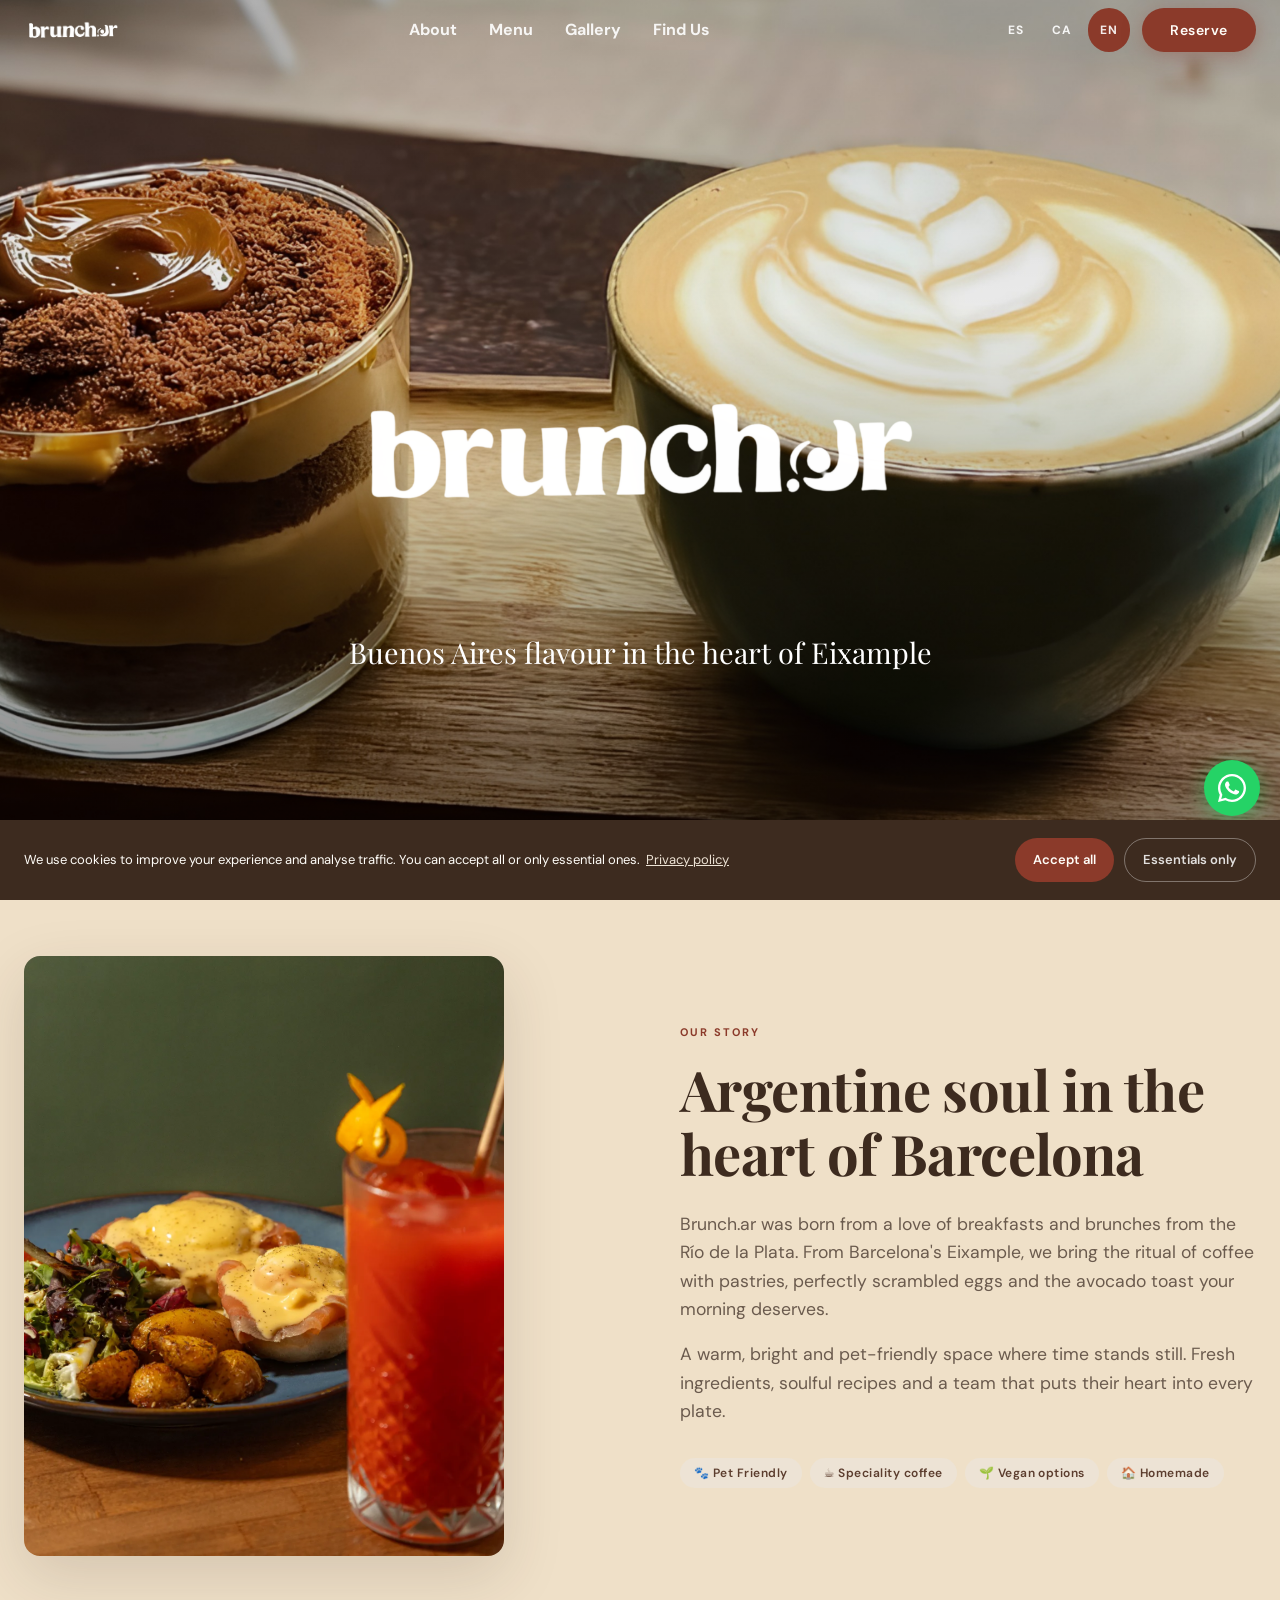
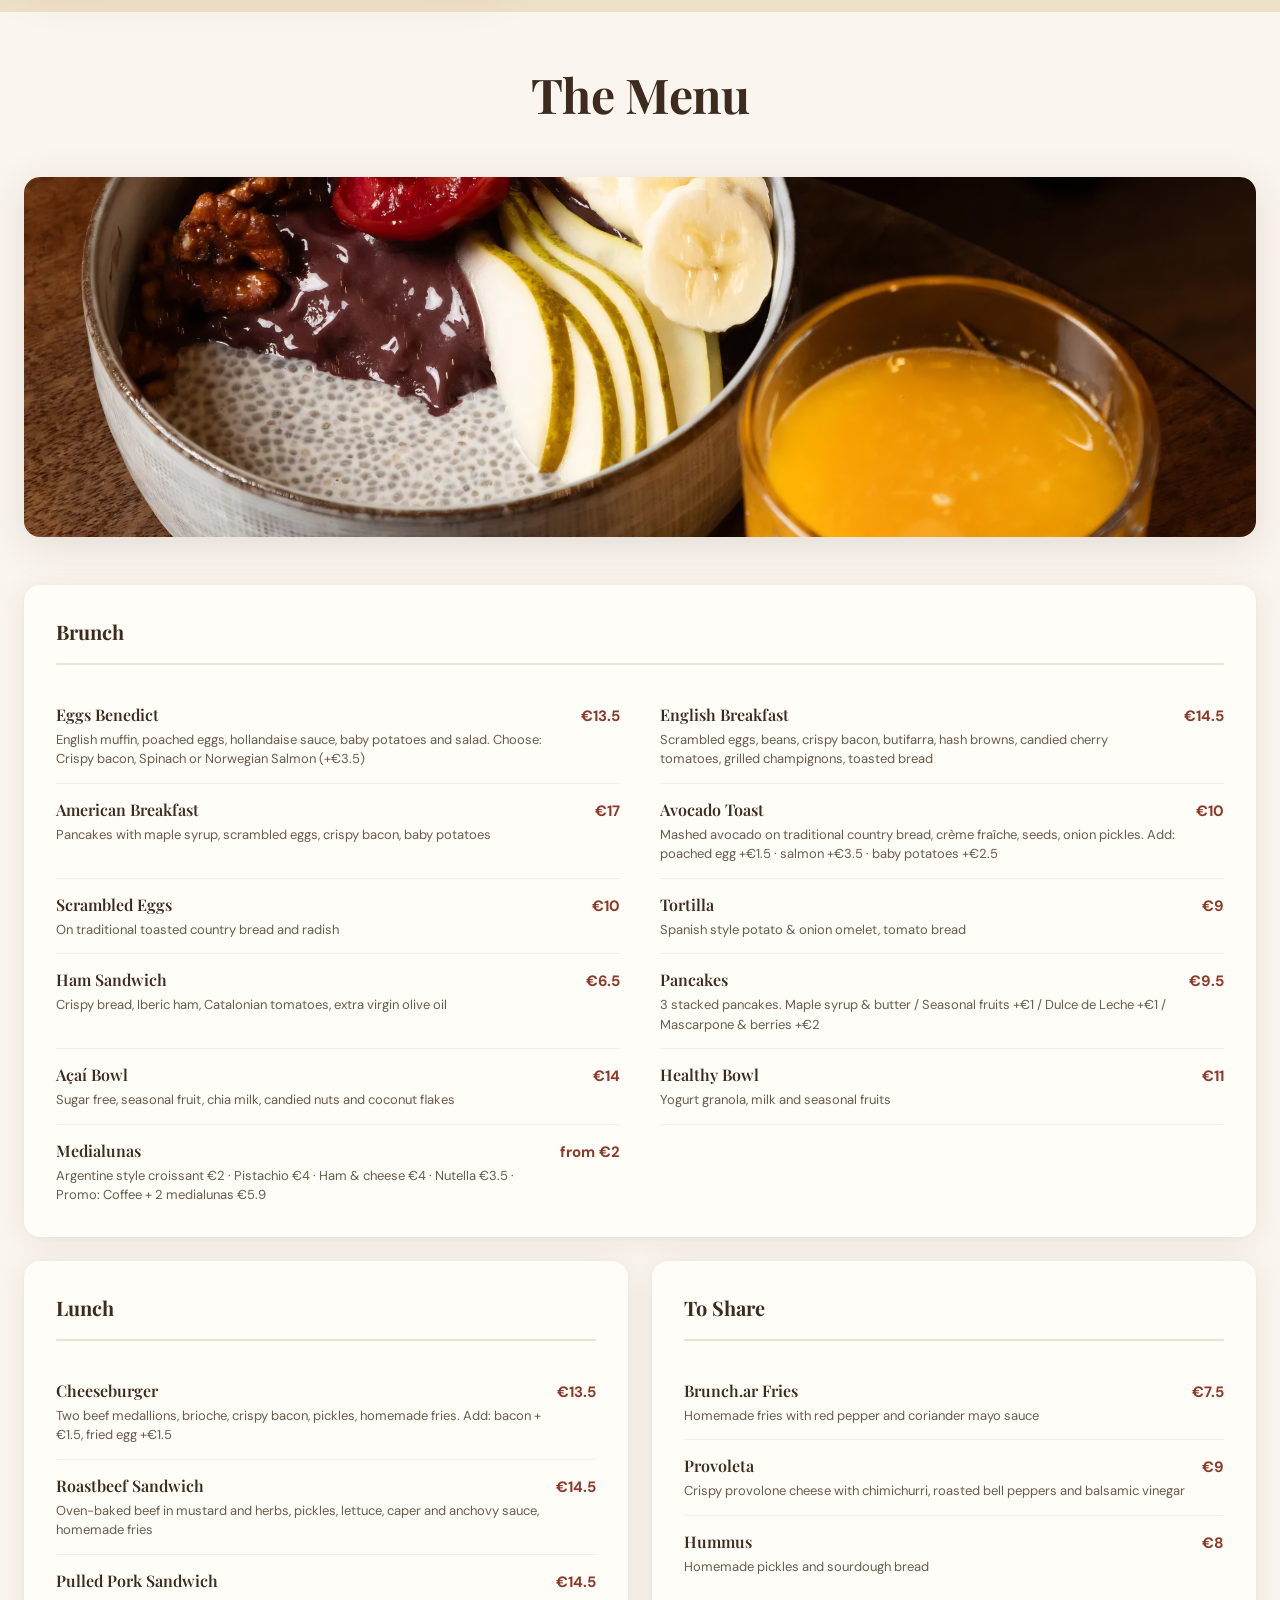
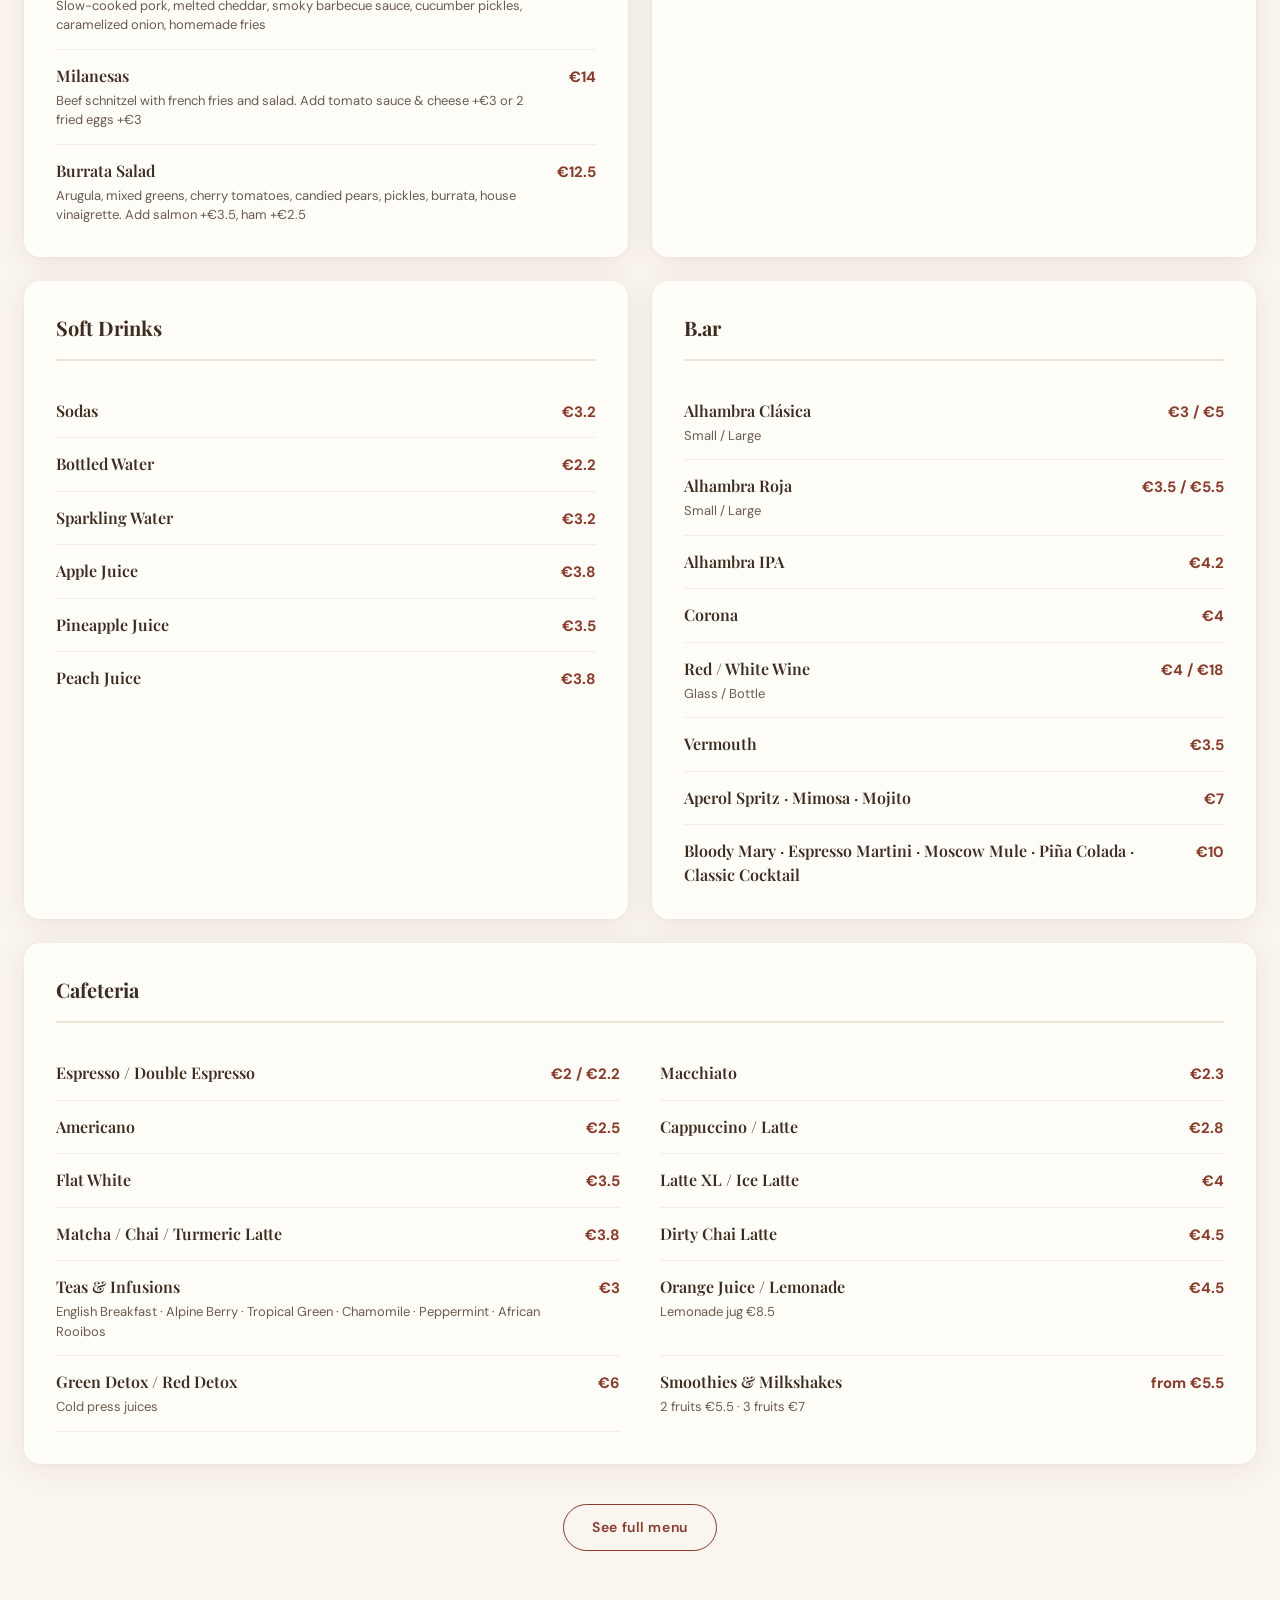
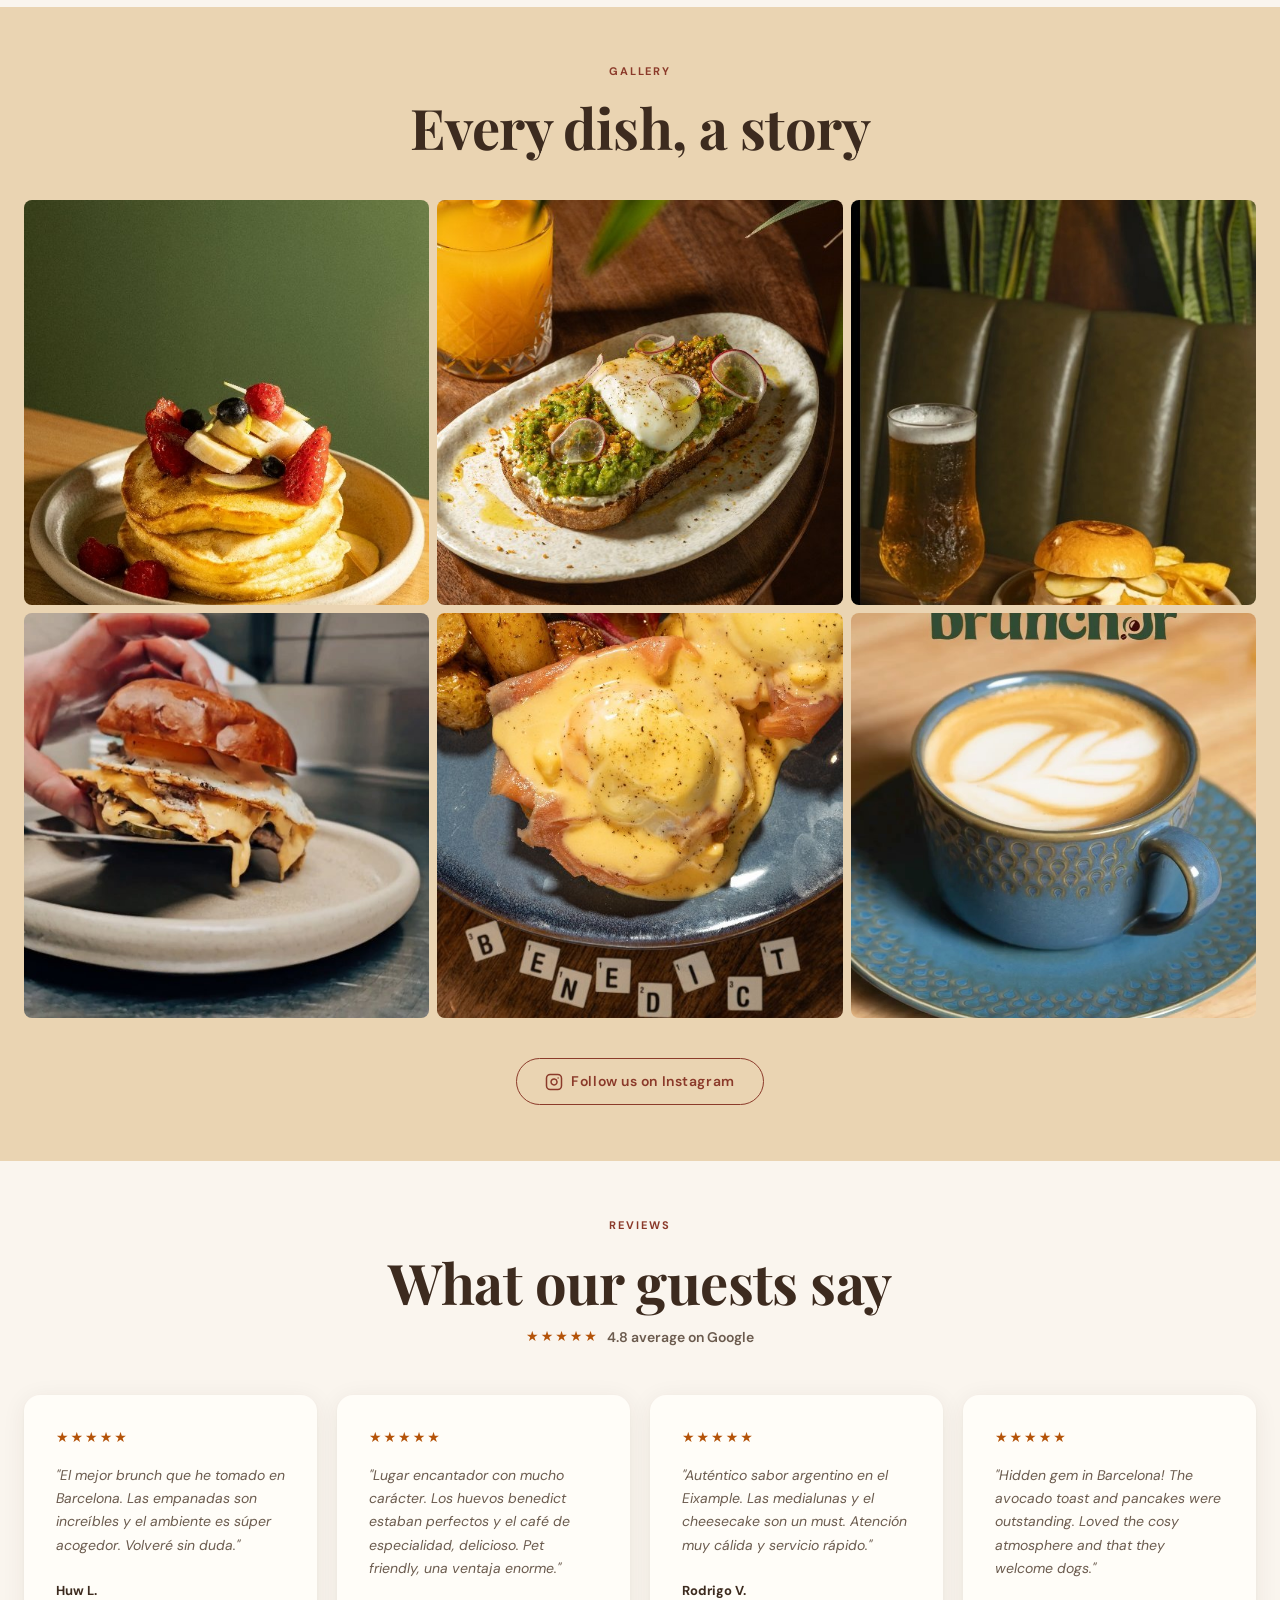
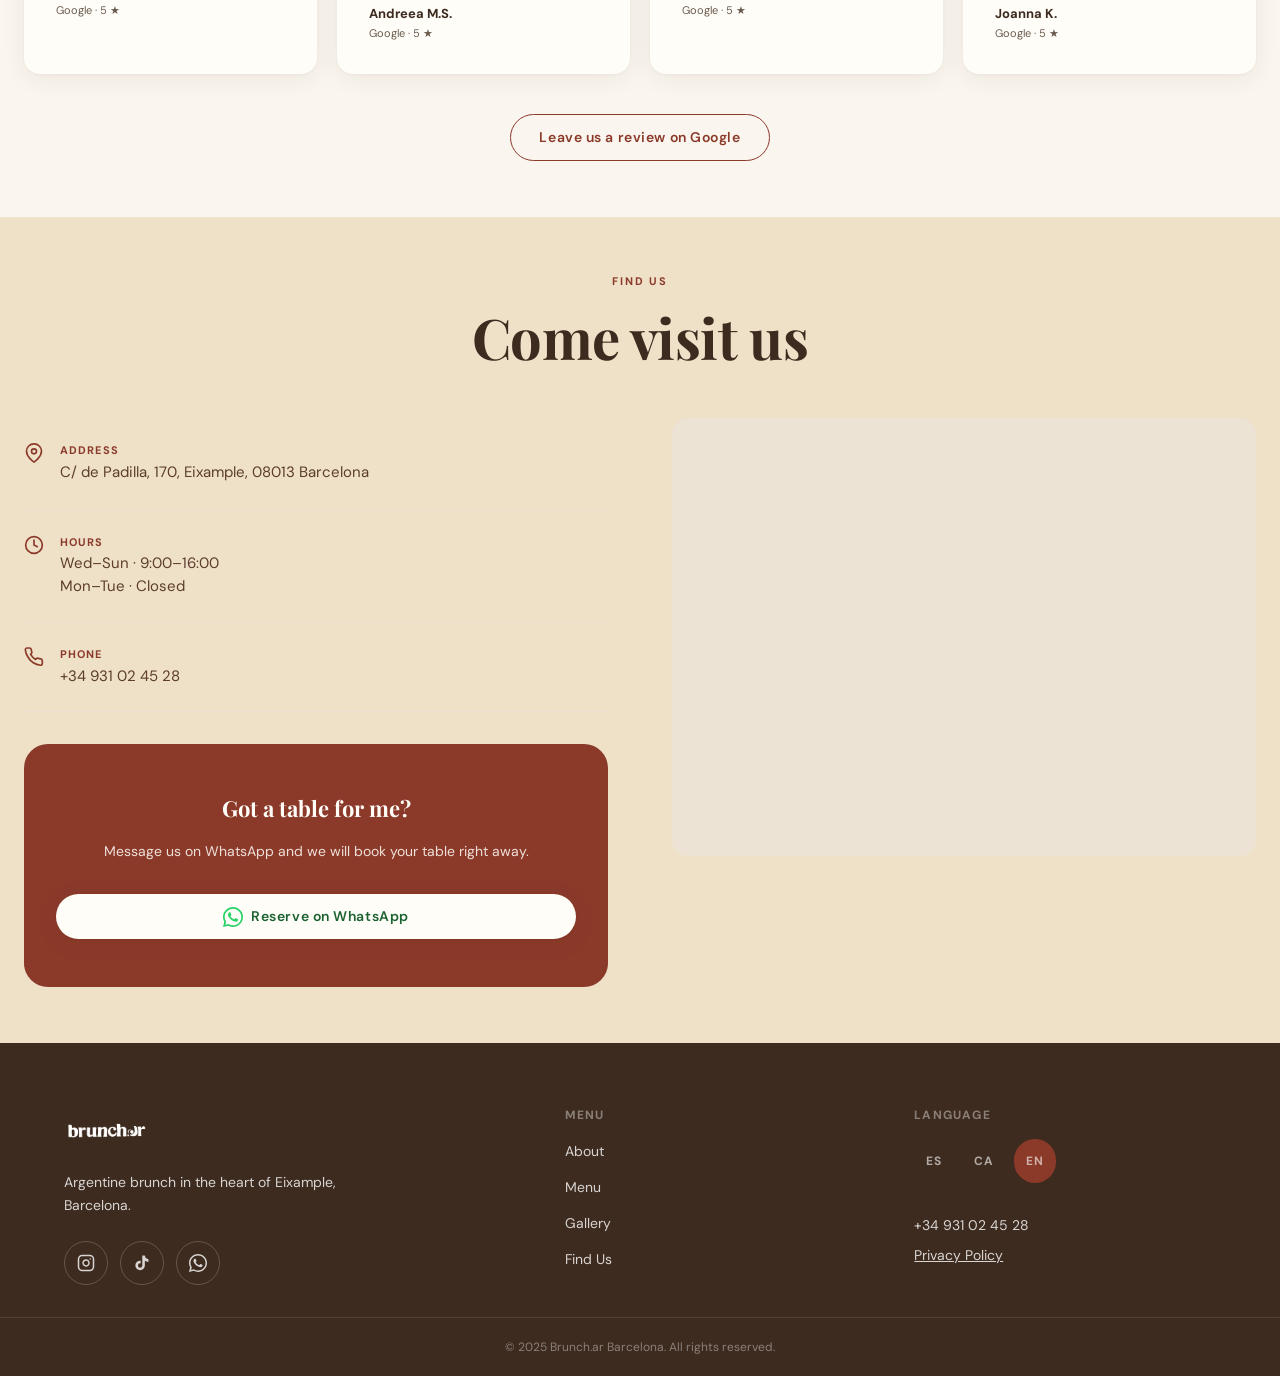
==== src/index.html @ 0420088c "Brunch.ar BCN — full website build" ====
<!DOCTYPE html>
<html lang="es">
<head>
  <meta charset="UTF-8" />
  <meta name="viewport" content="width=device-width, initial-scale=1.0" />

  <!-- Primary SEO -->
  <meta name="description" content="Brunch argentino en el Eixample de Barcelona. Desayunos y brunchs con alma argentina, café de especialidad y ambiente pet friendly. Abierto mié–dom 9:00–16:00." />
  <meta name="author" content="Brunch.ar Barcelona" />
  <meta name="robots" content="index, follow" />
  <link rel="canonical" href="https://brunchar.vercel.app/" />

  <!-- Open Graph -->
  <meta property="og:type" content="website" />
  <meta property="og:site_name" content="Brunch.ar Barcelona" />
  <meta property="og:title" content="Brunch.ar — Brunch Argentino en Barcelona" />
  <meta property="og:description" content="Desayunos y brunchs con alma argentina en el Eixample de Barcelona. Pet friendly · Café de especialidad · Mié–Dom 9:00–16:00." />
  <meta property="og:image" content="https://brunchar.vercel.app/images/og-image.jpg" />
  <meta property="og:image:width" content="1200" />
  <meta property="og:image:height" content="630" />
  <meta property="og:image:alt" content="Plato de brunch argentino en Brunch.ar Barcelona" />
  <meta property="og:url" content="https://brunchar.vercel.app/" />
  <meta property="og:locale" content="es_ES" />

  <!-- Twitter Card -->
  <meta name="twitter:card" content="summary_large_image" />
  <meta name="twitter:title" content="Brunch.ar — Brunch Argentino en Barcelona" />
  <meta name="twitter:description" content="Desayunos y brunchs con alma argentina en el Eixample de Barcelona. Pet friendly · Mié–Dom 9:00–16:00." />
  <meta name="twitter:image" content="https://brunchar.vercel.app/images/og-image.jpg" />
  <meta name="twitter:image:alt" content="Plato de brunch argentino en Brunch.ar Barcelona" />

  <!-- Mobile / PWA -->
  <meta name="theme-color" content="#8B3A2A" />
  <link rel="icon" href="favicon.svg" type="image/svg+xml" />
  <link rel="apple-touch-icon" href="images/apple-touch-icon.png" />
  <link rel="manifest" href="site.webmanifest" />

  <title>Brunch.ar — Brunch Argentino en el Eixample, Barcelona</title>

  <!-- Fonts -->
  <link rel="preconnect" href="https://fonts.googleapis.com" />
  <link rel="preconnect" href="https://fonts.gstatic.com" crossorigin />
  <link rel="stylesheet" href="https://fonts.googleapis.com/css2?family=DM+Sans:wght@400;500;600;700&family=Playfair+Display:ital,wght@0,600;0,700;1,600&display=swap" />

  <!-- Hero preload — keep in sync with hero <picture> src below -->
  <link rel="preload" as="image" href="images/hero1.png" fetchpriority="high" />

  <!-- Stylesheets — order matters: Tailwind base first, custom tokens/components second -->
  <link rel="stylesheet" href="css/tailwind.css" />
  <!-- Tailwind: purged production build. Regenerate after HTML changes:
       npx tailwindcss@3 -i ./src/css/tailwind-input.css -o ./src/css/tailwind.css --content "./src/**/*.html" --minify -->
  <link rel="stylesheet" href="css/style.css" />
  <link rel="stylesheet" href="css/print.css" media="print" />
</head>

<body class="font-body bg-cream antialiased overflow-x-hidden">

  <!-- Skip nav -->
  <a href="#main" class="skip-nav" data-i18n="nav.skip">Saltar al contenido</a>

  <!-- ══════════════════════════════════════════════════════
       LOADING SCREEN
  ══════════════════════════════════════════════════════ -->
  <div id="loader" role="status" aria-label="Cargando Brunch.ar" data-i18n-aria="hero.loading">
    <img src="images/logo2.png" alt="Brunch.ar" class="loader__logo" />
    <div class="loader__bar" aria-hidden="true"></div>
  </div>

  <!-- ══════════════════════════════════════════════════════
       NAVIGATION
  ══════════════════════════════════════════════════════ -->
  <header class="nav" role="banner">
    <div class="container flex items-center justify-between h-full gap-4">

      <!-- Logo -->
      <a href="#" aria-label="Brunch.ar — inicio" data-i18n-aria="nav.logo" class="flex-shrink-0">
        <img src="images/logo2.png" alt="Brunch.ar Barcelona" class="nav-logo" />
      </a>

      <!-- Desktop nav -->
      <nav class="hidden md:flex items-center gap-8" aria-label="Navegación principal" data-i18n-aria="nav.primary">
        <a href="#about"   class="font-body text-sm font-semibold text-brown-md hover:text-terra transition-colors" data-i18n="nav.about">Nosotros</a>
        <a href="#menu"    class="font-body text-sm font-semibold text-brown-md hover:text-terra transition-colors" data-i18n="nav.menu">Menú</a>
        <a href="#gallery" class="font-body text-sm font-semibold text-brown-md hover:text-terra transition-colors" data-i18n="nav.gallery">Galería</a>
        <a href="#findus"  class="font-body text-sm font-semibold text-brown-md hover:text-terra transition-colors" data-i18n="nav.findus">Encuéntranos</a>
      </nav>

      <!-- Desktop right -->
      <div class="hidden md:flex items-center gap-3">
        <!-- Language switcher -->
        <div class="flex items-center gap-1" role="group" aria-label="Selector de idioma" data-i18n-aria="nav.lang_group">
          <button class="lang-btn" data-lang="es" aria-pressed="true">ES</button>
          <button class="lang-btn" data-lang="ca" aria-pressed="false">CA</button>
          <button class="lang-btn" data-lang="en" aria-pressed="false">EN</button>
        </div>
        <!-- Reserve CTA -->
        <a href="#findus" class="btn btn--primary text-sm px-5 py-2.5" data-i18n="nav.reserve">Reservar</a>
      </div>

      <!-- Hamburger (mobile) -->
      <button id="hamburger"
              class="md:hidden flex flex-col gap-1.5 p-2 -mr-2"
              aria-expanded="false"
              aria-controls="mobile-menu"
              aria-label="Abrir menú de navegación"
              data-i18n-aria="nav.hamburger">
        <span class="block w-6 h-0.5 bg-brown rounded-full transition-transform" aria-hidden="true"></span>
        <span class="block w-6 h-0.5 bg-brown rounded-full" aria-hidden="true"></span>
        <span class="block w-6 h-0.5 bg-brown rounded-full transition-transform" aria-hidden="true"></span>
      </button>
    </div>
  </header>

  <!-- Mobile menu overlay -->
  <div id="mobile-menu" class="hidden" role="dialog" aria-modal="true" aria-label="Menú de navegación" data-i18n-aria="nav.mobile_menu">
    <nav class="flex flex-col gap-2" aria-label="Navegación" data-i18n-aria="nav.mobile_nav">
      <a href="#about"   class="font-heading text-2xl font-bold text-brown py-3 border-b border-cream-dk" data-i18n="nav.about">Nosotros</a>
      <a href="#menu"    class="font-heading text-2xl font-bold text-brown py-3 border-b border-cream-dk" data-i18n="nav.menu">Menú</a>
      <a href="#gallery" class="font-heading text-2xl font-bold text-brown py-3 border-b border-cream-dk" data-i18n="nav.gallery">Galería</a>
      <a href="#findus"  class="font-heading text-2xl font-bold text-brown py-3 border-b border-cream-dk" data-i18n="nav.findus">Encuéntranos</a>
    </nav>
    <div class="mt-8 flex flex-col gap-4">
      <a href="#findus" class="btn btn--primary w-full justify-center" data-i18n="nav.reserve">Reservar</a>
      <div class="flex items-center gap-2" role="group" aria-label="Selector de idioma" data-i18n-aria="nav.lang_group">
        <button class="lang-btn" data-lang="es" aria-pressed="true">ES</button>
        <button class="lang-btn" data-lang="ca" aria-pressed="false">CA</button>
        <button class="lang-btn" data-lang="en" aria-pressed="false">EN</button>
      </div>
    </div>
  </div>

  <!-- ══════════════════════════════════════════════════════
       MAIN CONTENT
  ══════════════════════════════════════════════════════ -->
  <main id="main">

    <!-- ── HERO ──────────────────────────────────────────── -->
    <section class="hero" id="hero" aria-labelledby="hero-heading">
      <!-- Visually hidden h1 for accessibility / SEO -->
      <h1 id="hero-heading" class="sr-only">Brunch.ar — Brunch Argentino en el Eixample, Barcelona</h1>

      <!-- Hero background -->
      <picture>
        <img src="images/hero1.png"
             alt="Exterior de Brunch.ar en el Eixample de Barcelona"
             class="hero__bg"
             fetchpriority="high"
             decoding="async" />
      </picture>
      <div class="hero__overlay" aria-hidden="true"></div>

      <div class="hero__content">
        <div class="hero__unit">
          <img src="images/logo2.png" alt="Brunch.ar" class="hero__logo fade-up" />
          <h2 class="hero__title font-heading text-white fade-up"
              data-i18n="hero.title">
            El sabor de Buenos Aires en el corazón del Eixample
          </h2>
        </div>
      </div>
    </section>


    <!-- ── ABOUT ──────────────────────────────────────────── -->
    <section class="section" id="about" aria-labelledby="about-heading">
      <div class="container">
        <div class="grid md:grid-cols-2 gap-12 lg:gap-20 items-center">

          <!-- Image -->
          <div class="fade-up order-2 md:order-1">
            <div class="about__image-wrap rounded-2xl overflow-hidden aspect-[4/5] max-h-[600px]">
              <picture>
                <img src="images/food7.webp"
                     alt="Interior cálido de Brunch.ar con luz natural y mesas de madera"
                     class="w-full h-full object-cover"
                     loading="lazy"
                     decoding="async" />
              </picture>
            </div>
          </div>

          <!-- Text -->
          <div class="order-1 md:order-2">
            <span class="section-overline fade-up" data-i18n="about.overline">Nuestra Historia</span>
            <h2 class="section-title mt-2 mb-6 fade-up delay-1" id="about-heading" data-i18n="about.title">
              Alma argentina en el corazón de Barcelona
            </h2>
            <p class="text-muted leading-relaxed mb-4 fade-up delay-2" data-i18n="about.p1">
              Brunch.ar nació del amor por los desayunos y brunches del Río de la Plata. Desde el Eixample de Barcelona, traemos el ritual del café con medialunas, los huevos revueltos perfectos y la tostada de palta que se merece tu mañana.
            </p>
            <p class="text-muted leading-relaxed fade-up delay-3" data-i18n="about.p2">
              Un espacio cálido, luminoso y pet friendly donde el tiempo se detiene. Ingredientes frescos, recetas con alma y un equipo que pone el corazón en cada plato.
            </p>

            <!-- Feature tags -->
            <div class="about-tags fade-up delay-4">
              <span class="about-tag" data-i18n="about.tag_petfriendly">🐾 Pet Friendly</span>
              <span class="about-tag" data-i18n="about.tag_coffee">☕ Café de especialidad</span>
              <span class="about-tag" data-i18n="about.tag_vegan">🌱 Opciones veganas</span>
              <span class="about-tag" data-i18n="about.tag_homemade">🏠 Hecho en casa</span>
            </div>
          </div>

        </div>
      </div>
    </section>

    <!-- ── MENU ───────────────────────────────────────────── -->
    <section class="section bg-cream-dk" id="menu" aria-labelledby="menu-heading">
      <div class="container">

        <div class="text-center mb-14 fade-up">
          <h2 class="menu-section-title" id="menu-heading" data-i18n="menu.overline">El Menú</h2>
        </div>

        <!-- Feature image -->
        <div class="menu-feature-img rounded-2xl overflow-hidden mb-12 fade-up">
          <img src="images/food15.png"
               alt="Plato de brunch con huevos, aguacate y café"
               class="w-full object-cover"
               loading="lazy"
               decoding="async" />
        </div>

        <!-- Menu cards grid -->
        <div class="menu-cards-grid grid md:grid-cols-2 gap-6 mb-10">

          <!-- BRUNCH — full width, 2-col items on desktop -->
          <div class="menu-card fade-up md:col-span-2">
            <h3 class="menu-card__title" data-i18n="menu.cat_brunch">Brunch</h3>
            <ul role="list" class="md:grid md:grid-cols-2 md:gap-x-10">
              <li class="menu-item">
                <div class="menu-item__left">
                  <div class="menu-item__name" data-i18n="menu.eggs_benedict.name">Eggs Benedict</div>
                  <p class="menu-item__desc" data-i18n="menu.eggs_benedict.desc">English muffin, poached eggs, hollandaise sauce, baby potatoes and salad. Choose: Crispy bacon, Spinach or Norwegian Salmon (+€3.5)</p>
                </div>
                <div class="menu-item__price">€13.5</div>
              </li>
              <li class="menu-item">
                <div class="menu-item__left">
                  <div class="menu-item__name" data-i18n="menu.english_breakfast.name">English Breakfast</div>
                  <p class="menu-item__desc" data-i18n="menu.english_breakfast.desc">Scrambled eggs, beans, crispy bacon, butifarra, hash browns, candied cherry tomatoes, grilled champignons, toasted bread</p>
                </div>
                <div class="menu-item__price">€14.5</div>
              </li>
              <li class="menu-item">
                <div class="menu-item__left">
                  <div class="menu-item__name" data-i18n="menu.american_breakfast.name">American Breakfast</div>
                  <p class="menu-item__desc" data-i18n="menu.american_breakfast.desc">Pancakes with maple syrup, scrambled eggs, crispy bacon, baby potatoes</p>
                </div>
                <div class="menu-item__price">€17</div>
              </li>
              <li class="menu-item">
                <div class="menu-item__left">
                  <div class="menu-item__name" data-i18n="menu.avocado_toast.name">Avocado Toast</div>
                  <p class="menu-item__desc" data-i18n="menu.avocado_toast.desc">Mashed avocado on traditional country bread, crème fraîche, seeds, onion pickles. Add: poached egg +€1.5 · salmon +€3.5 · baby potatoes +€2.5</p>
                </div>
                <div class="menu-item__price">€10</div>
              </li>
              <li class="menu-item">
                <div class="menu-item__left">
                  <div class="menu-item__name" data-i18n="menu.scrambled_eggs.name">Scrambled Eggs</div>
                  <p class="menu-item__desc" data-i18n="menu.scrambled_eggs.desc">On traditional toasted country bread and radish</p>
                </div>
                <div class="menu-item__price">€10</div>
              </li>
              <li class="menu-item">
                <div class="menu-item__left">
                  <div class="menu-item__name" data-i18n="menu.tortilla.name">Tortilla</div>
                  <p class="menu-item__desc" data-i18n="menu.tortilla.desc">Spanish style potato &amp; onion omelet, tomato bread</p>
                </div>
                <div class="menu-item__price">€9</div>
              </li>
              <li class="menu-item">
                <div class="menu-item__left">
                  <div class="menu-item__name" data-i18n="menu.ham_sandwich.name">Ham Sandwich</div>
                  <p class="menu-item__desc" data-i18n="menu.ham_sandwich.desc">Crispy bread, Iberic ham, Catalonian tomatoes, extra virgin olive oil</p>
                </div>
                <div class="menu-item__price">€6.5</div>
              </li>
              <li class="menu-item">
                <div class="menu-item__left">
                  <div class="menu-item__name" data-i18n="menu.pancakes.name">Pancakes</div>
                  <p class="menu-item__desc" data-i18n="menu.pancakes.desc">3 stacked pancakes. Maple syrup &amp; butter / Seasonal fruits +€1 / Dulce de Leche +€1 / Mascarpone &amp; berries +€2</p>
                </div>
                <div class="menu-item__price">€9.5</div>
              </li>
              <li class="menu-item">
                <div class="menu-item__left">
                  <div class="menu-item__name" data-i18n="menu.acai_bowl.name">Açaí Bowl</div>
                  <p class="menu-item__desc" data-i18n="menu.acai_bowl.desc">Sugar free, seasonal fruit, chia milk, candied nuts and coconut flakes</p>
                </div>
                <div class="menu-item__price">€14</div>
              </li>
              <li class="menu-item">
                <div class="menu-item__left">
                  <div class="menu-item__name" data-i18n="menu.healthy_bowl.name">Healthy Bowl</div>
                  <p class="menu-item__desc" data-i18n="menu.healthy_bowl.desc">Yogurt granola, milk and seasonal fruits</p>
                </div>
                <div class="menu-item__price">€11</div>
              </li>
              <li class="menu-item">
                <div class="menu-item__left">
                  <div class="menu-item__name" data-i18n="menu.medialunas.name">Medialunas</div>
                  <p class="menu-item__desc" data-i18n="menu.medialunas.desc">Argentine style croissant €2 · Pistachio €4 · Ham &amp; cheese €4 · Nutella €3.5 · Promo: Coffee + 2 medialunas €5.9</p>
                </div>
                <div class="menu-item__price">from €2</div>
              </li>
            </ul>
          </div>

          <!-- LUNCH -->
          <div class="menu-card fade-up">
            <h3 class="menu-card__title" data-i18n="menu.cat_lunch">Lunch</h3>
            <ul role="list">
              <li class="menu-item">
                <div class="menu-item__left">
                  <div class="menu-item__name" data-i18n="menu.cheeseburger.name">Cheeseburger</div>
                  <p class="menu-item__desc" data-i18n="menu.cheeseburger.desc">Two beef medallions, brioche, crispy bacon, pickles, homemade fries. Add: bacon +€1.5, fried egg +€1.5</p>
                </div>
                <div class="menu-item__price">€13.5</div>
              </li>
              <li class="menu-item">
                <div class="menu-item__left">
                  <div class="menu-item__name" data-i18n="menu.roastbeef_sandwich.name">Roastbeef Sandwich</div>
                  <p class="menu-item__desc" data-i18n="menu.roastbeef_sandwich.desc">Oven-baked beef in mustard and herbs, pickles, lettuce, caper and anchovy sauce, homemade fries</p>
                </div>
                <div class="menu-item__price">€14.5</div>
              </li>
              <li class="menu-item">
                <div class="menu-item__left">
                  <div class="menu-item__name" data-i18n="menu.pulled_pork.name">Pulled Pork Sandwich</div>
                  <p class="menu-item__desc" data-i18n="menu.pulled_pork.desc">Slow-cooked pork, melted cheddar, smoky barbecue sauce, cucumber pickles, caramelized onion, homemade fries</p>
                </div>
                <div class="menu-item__price">€14.5</div>
              </li>
              <li class="menu-item">
                <div class="menu-item__left">
                  <div class="menu-item__name" data-i18n="menu.milanesas.name">Milanesas</div>
                  <p class="menu-item__desc" data-i18n="menu.milanesas.desc">Beef schnitzel with french fries and salad. Add tomato sauce &amp; cheese +€3 or 2 fried eggs +€3</p>
                </div>
                <div class="menu-item__price">€14</div>
              </li>
              <li class="menu-item">
                <div class="menu-item__left">
                  <div class="menu-item__name" data-i18n="menu.burrata_salad.name">Burrata Salad</div>
                  <p class="menu-item__desc" data-i18n="menu.burrata_salad.desc">Arugula, mixed greens, cherry tomatoes, candied pears, pickles, burrata, house vinaigrette. Add salmon +€3.5, ham +€2.5</p>
                </div>
                <div class="menu-item__price">€12.5</div>
              </li>
            </ul>
          </div>

          <!-- TO SHARE -->
          <div class="menu-card fade-up delay-1">
            <h3 class="menu-card__title" data-i18n="menu.cat_share">To Share</h3>
            <ul role="list">
              <li class="menu-item">
                <div class="menu-item__left">
                  <div class="menu-item__name" data-i18n="menu.fries.name">Brunch.ar Fries</div>
                  <p class="menu-item__desc" data-i18n="menu.fries.desc">Homemade fries with red pepper and coriander mayo sauce</p>
                </div>
                <div class="menu-item__price">€7.5</div>
              </li>
              <li class="menu-item">
                <div class="menu-item__left">
                  <div class="menu-item__name" data-i18n="menu.provoleta.name">Provoleta</div>
                  <p class="menu-item__desc" data-i18n="menu.provoleta.desc">Crispy provolone cheese with chimichurri, roasted bell peppers and balsamic vinegar</p>
                </div>
                <div class="menu-item__price">€9</div>
              </li>
              <li class="menu-item">
                <div class="menu-item__left">
                  <div class="menu-item__name" data-i18n="menu.hummus.name">Hummus</div>
                  <p class="menu-item__desc" data-i18n="menu.hummus.desc">Homemade pickles and sourdough bread</p>
                </div>
                <div class="menu-item__price">€8</div>
              </li>
            </ul>
          </div>

          <!-- SOFT DRINKS -->
          <div class="menu-card fade-up">
            <h3 class="menu-card__title" data-i18n="menu.cat_drinks">Soft Drinks</h3>
            <ul role="list">
              <li class="menu-item">
                <div class="menu-item__left"><div class="menu-item__name" data-i18n="menu.sodas.name">Sodas</div></div>
                <div class="menu-item__price">€3.2</div>
              </li>
              <li class="menu-item">
                <div class="menu-item__left"><div class="menu-item__name" data-i18n="menu.bottled_water.name">Bottled Water</div></div>
                <div class="menu-item__price">€2.2</div>
              </li>
              <li class="menu-item">
                <div class="menu-item__left"><div class="menu-item__name" data-i18n="menu.sparkling_water.name">Sparkling Water</div></div>
                <div class="menu-item__price">€3.2</div>
              </li>
              <li class="menu-item">
                <div class="menu-item__left"><div class="menu-item__name" data-i18n="menu.apple_juice.name">Apple Juice</div></div>
                <div class="menu-item__price">€3.8</div>
              </li>
              <li class="menu-item">
                <div class="menu-item__left"><div class="menu-item__name" data-i18n="menu.pineapple_juice.name">Pineapple Juice</div></div>
                <div class="menu-item__price">€3.5</div>
              </li>
              <li class="menu-item">
                <div class="menu-item__left"><div class="menu-item__name" data-i18n="menu.peach_juice.name">Peach Juice</div></div>
                <div class="menu-item__price">€3.8</div>
              </li>
            </ul>
          </div>

          <!-- B.AR -->
          <div class="menu-card fade-up delay-1">
            <h3 class="menu-card__title" data-i18n="menu.cat_bar">B.ar</h3>
            <ul role="list">
              <li class="menu-item">
                <div class="menu-item__left">
                  <div class="menu-item__name" data-i18n="menu.alhambra_clasica.name">Alhambra Clásica</div>
                  <p class="menu-item__desc" data-i18n="menu.alhambra_clasica.desc">Small / Large</p>
                </div>
                <div class="menu-item__price">€3 / €5</div>
              </li>
              <li class="menu-item">
                <div class="menu-item__left">
                  <div class="menu-item__name" data-i18n="menu.alhambra_roja.name">Alhambra Roja</div>
                  <p class="menu-item__desc" data-i18n="menu.alhambra_roja.desc">Small / Large</p>
                </div>
                <div class="menu-item__price">€3.5 / €5.5</div>
              </li>
              <li class="menu-item">
                <div class="menu-item__left"><div class="menu-item__name" data-i18n="menu.alhambra_ipa.name">Alhambra IPA</div></div>
                <div class="menu-item__price">€4.2</div>
              </li>
              <li class="menu-item">
                <div class="menu-item__left"><div class="menu-item__name" data-i18n="menu.corona.name">Corona</div></div>
                <div class="menu-item__price">€4</div>
              </li>
              <li class="menu-item">
                <div class="menu-item__left">
                  <div class="menu-item__name" data-i18n="menu.wine.name">Red / White Wine</div>
                  <p class="menu-item__desc" data-i18n="menu.wine.desc">Glass / Bottle</p>
                </div>
                <div class="menu-item__price">€4 / €18</div>
              </li>
              <li class="menu-item">
                <div class="menu-item__left"><div class="menu-item__name" data-i18n="menu.vermouth.name">Vermouth</div></div>
                <div class="menu-item__price">€3.5</div>
              </li>
              <li class="menu-item">
                <div class="menu-item__left"><div class="menu-item__name" data-i18n="menu.spritz_group.name">Aperol Spritz · Mimosa · Mojito</div></div>
                <div class="menu-item__price">€7</div>
              </li>
              <li class="menu-item">
                <div class="menu-item__left"><div class="menu-item__name" data-i18n="menu.cocktail_group.name">Bloody Mary · Espresso Martini · Moscow Mule · Piña Colada · Cocktail Clásico</div></div>
                <div class="menu-item__price">€10</div>
              </li>
            </ul>
          </div>

          <!-- CAFETERIA — full width, 2-col items on desktop -->
          <div class="menu-card fade-up md:col-span-2">
            <h3 class="menu-card__title" data-i18n="menu.cat_cafeteria">Cafeteria</h3>
            <ul role="list" class="md:grid md:grid-cols-2 md:gap-x-10">
              <li class="menu-item">
                <div class="menu-item__left"><div class="menu-item__name" data-i18n="menu.espresso.name">Espresso / Double Espresso</div></div>
                <div class="menu-item__price">€2 / €2.2</div>
              </li>
              <li class="menu-item">
                <div class="menu-item__left"><div class="menu-item__name" data-i18n="menu.macchiato.name">Macchiato</div></div>
                <div class="menu-item__price">€2.3</div>
              </li>
              <li class="menu-item">
                <div class="menu-item__left"><div class="menu-item__name" data-i18n="menu.americano.name">Americano</div></div>
                <div class="menu-item__price">€2.5</div>
              </li>
              <li class="menu-item">
                <div class="menu-item__left"><div class="menu-item__name" data-i18n="menu.cappuccino.name">Cappuccino / Latte</div></div>
                <div class="menu-item__price">€2.8</div>
              </li>
              <li class="menu-item">
                <div class="menu-item__left"><div class="menu-item__name" data-i18n="menu.flat_white.name">Flat White</div></div>
                <div class="menu-item__price">€3.5</div>
              </li>
              <li class="menu-item">
                <div class="menu-item__left"><div class="menu-item__name" data-i18n="menu.latte_xl.name">Latte XL / Ice Latte</div></div>
                <div class="menu-item__price">€4</div>
              </li>
              <li class="menu-item">
                <div class="menu-item__left"><div class="menu-item__name" data-i18n="menu.matcha_chai.name">Matcha / Chai / Turmeric Latte</div></div>
                <div class="menu-item__price">€3.8</div>
              </li>
              <li class="menu-item">
                <div class="menu-item__left"><div class="menu-item__name" data-i18n="menu.dirty_chai.name">Dirty Chai Latte</div></div>
                <div class="menu-item__price">€4.5</div>
              </li>
              <li class="menu-item">
                <div class="menu-item__left">
                  <div class="menu-item__name" data-i18n="menu.teas.name">Teas &amp; Infusions</div>
                  <p class="menu-item__desc" data-i18n="menu.teas.desc">English Breakfast · Alpine Berry · Tropical Green · Chamomile · Peppermint · African Rooibos</p>
                </div>
                <div class="menu-item__price">€3</div>
              </li>
              <li class="menu-item">
                <div class="menu-item__left">
                  <div class="menu-item__name" data-i18n="menu.oj_lemonade.name">Orange Juice / Lemonade</div>
                  <p class="menu-item__desc" data-i18n="menu.oj_lemonade.desc">Lemonade jug €8.5</p>
                </div>
                <div class="menu-item__price">€4.5</div>
              </li>
              <li class="menu-item">
                <div class="menu-item__left">
                  <div class="menu-item__name" data-i18n="menu.detox.name">Green Detox / Red Detox</div>
                  <p class="menu-item__desc" data-i18n="menu.detox.desc">Cold press juices</p>
                </div>
                <div class="menu-item__price">€6</div>
              </li>
              <li class="menu-item">
                <div class="menu-item__left">
                  <div class="menu-item__name" data-i18n="menu.smoothies.name">Smoothies &amp; Milkshakes</div>
                  <p class="menu-item__desc" data-i18n="menu.smoothies.desc">2 fruits €5.5 · 3 fruits €7</p>
                </div>
                <div class="menu-item__price">from €5.5</div>
              </li>
            </ul>
          </div>

        </div>

        <!-- Full menu CTA -->
        <div class="menu-cta-row text-center fade-up">
          <a href="https://qrco.de/beBJb1"
             class="btn btn--ghost-dark"
             target="_blank"
             rel="noopener"
             data-i18n="menu.see_full">
            Ver menú completo
          </a>
        </div>

      </div>
    </section>

    <!-- ── GALLERY ────────────────────────────────────────── -->
    <section class="section" id="gallery" aria-labelledby="gallery-heading">
      <div class="container">

        <div class="text-center mb-10 fade-up">
          <span class="section-overline" data-i18n="gallery.overline">Galería</span>
          <h2 class="section-title mt-2" id="gallery-heading" data-i18n="gallery.title">Cada plato, una historia</h2>
        </div>

        <div class="gallery-grid fade-up" role="list" aria-label="Galería de fotos de Brunch.ar" data-i18n-aria="gallery.grid">
          <div class="gallery-item" role="listitem">
            <img src="images/food2.jpg" alt="Plato de brunch con huevos y tostadas" loading="lazy" decoding="async" />
          </div>
          <div class="gallery-item" role="listitem">
            <img src="images/food3.jpg" alt="Pancakes con frutos rojos y sirope" loading="lazy" decoding="async" />
          </div>
          <div class="gallery-item" role="listitem">
            <img src="images/food4.jpg" alt="Avocado toast con semillas y tomate cherry" loading="lazy" decoding="async" />
          </div>
          <div class="gallery-item" role="listitem">
            <img src="images/food5.jpg" alt="Eggs Benedict con salsa holandesa" loading="lazy" decoding="async" />
          </div>
          <div class="gallery-item" role="listitem">
            <img src="images/food6.jpg" alt="Empanadas argentinas recién horneadas" loading="lazy" decoding="async" />
          </div>
          <div class="gallery-item" role="listitem">
            <img src="images/coffee1.jpg" alt="Flat white con latte art" loading="lazy" decoding="async" />
          </div>
        </div>

        <div class="text-center mt-10 fade-up">
          <a href="https://www.instagram.com/brunch.ar_bcn"
             class="btn btn--ghost-dark"
             target="_blank"
             rel="noopener"
             aria-label="Seguir a Brunch.ar en Instagram"
             data-i18n-aria="gallery.instagram_btn">
            <svg aria-hidden="true" width="18" height="18" viewBox="0 0 24 24" fill="none" stroke="currentColor" stroke-width="2" stroke-linecap="round" stroke-linejoin="round"><rect x="2" y="2" width="20" height="20" rx="5" ry="5"/><path d="M16 11.37A4 4 0 1 1 12.63 8 4 4 0 0 1 16 11.37z"/><line x1="17.5" y1="6.5" x2="17.51" y2="6.5"/></svg>
            <span data-i18n="gallery.cta">Síguenos en Instagram</span>
          </a>
        </div>

      </div>
    </section>

    <!-- ── REVIEWS ────────────────────────────────────────── -->
    <section class="section bg-cream-dk" id="reviews" aria-labelledby="reviews-heading">
      <div class="container">

        <div class="text-center mb-12 fade-up">
          <span class="section-overline" data-i18n="reviews.overline">Reseñas</span>
          <h2 class="section-title mt-2" id="reviews-heading" data-i18n="reviews.title">Lo que dicen nuestros clientes</h2>
          <p class="text-muted mt-3 flex items-center justify-center gap-2">
            <span class="review-stars" aria-label="4.8 de 5 estrellas" data-i18n-aria="reviews.stars_avg">★★★★★</span>
            <span class="font-semibold text-sm" data-i18n="reviews.average">4.8 de media en Google</span>
          </p>
        </div>

        <div class="grid sm:grid-cols-2 lg:grid-cols-4 gap-5">

          <article class="review-card fade-up">
            <div class="review-stars" aria-label="5 estrellas" data-i18n-aria="reviews.stars_5">★★★★★</div>
            <p class="review-text" data-i18n="reviews.r1_text">"El mejor brunch que he tomado en Barcelona. Las empanadas son increíbles y el ambiente es súper acogedor. Volveré sin duda."</p>
            <div class="review-author" data-i18n="reviews.r1_author">Huw L.</div>
            <div class="review-source" data-i18n="reviews.source">Google · 5 ★</div>
          </article>

          <article class="review-card fade-up delay-1">
            <div class="review-stars" aria-label="5 estrellas" data-i18n-aria="reviews.stars_5">★★★★★</div>
            <p class="review-text" data-i18n="reviews.r2_text">"Lugar encantador con mucho carácter. Los huevos benedict estaban perfectos y el café de especialidad, delicioso. Pet friendly, una ventaja enorme."</p>
            <div class="review-author" data-i18n="reviews.r2_author">Andreea M.S.</div>
            <div class="review-source" data-i18n="reviews.source">Google · 5 ★</div>
          </article>

          <article class="review-card fade-up delay-2">
            <div class="review-stars" aria-label="5 estrellas" data-i18n-aria="reviews.stars_5">★★★★★</div>
            <p class="review-text" data-i18n="reviews.r3_text">"Auténtico sabor argentino en el Eixample. Las medialunas y el cheesecake son un must. Atención muy cálida y servicio rápido."</p>
            <div class="review-author" data-i18n="reviews.r3_author">Rodrigo V.</div>
            <div class="review-source" data-i18n="reviews.source">Google · 5 ★</div>
          </article>

          <article class="review-card fade-up delay-3">
            <div class="review-stars" aria-label="5 estrellas" data-i18n-aria="reviews.stars_5">★★★★★</div>
            <p class="review-text" data-i18n="reviews.r4_text">"Hidden gem in Barcelona! The avocado toast and pancakes were outstanding. Loved the cosy atmosphere and that they welcome dogs."</p>
            <div class="review-author" data-i18n="reviews.r4_author">Joanna K.</div>
            <div class="review-source" data-i18n="reviews.source">Google · 5 ★</div>
          </article>

        </div>

        <div class="text-center mt-10 fade-up">
          <a href="https://maps.app.goo.gl/peB7D6yvsJGTujVR6"
             class="btn btn--ghost-dark"
             target="_blank"
             rel="noopener noreferrer"
             data-i18n="reviews.cta">
            Déjanos una reseña en Google
          </a>
        </div>

      </div>
    </section>

    <!-- ── FIND US ─────────────────────────────────────────── -->
    <section class="section" id="findus" aria-labelledby="findus-heading">
      <div class="container">

        <div class="text-center mb-12 fade-up">
          <span class="section-overline" data-i18n="findus.overline">Encuéntranos</span>
          <h2 class="section-title mt-2" id="findus-heading" data-i18n="findus.title">Ven a vernos</h2>
        </div>

        <div class="grid md:grid-cols-2 gap-10 lg:gap-16 items-start">

          <!-- Left: details + WhatsApp card -->
          <div class="fade-up">
            <!-- Address -->
            <div class="findus-detail">
              <div class="findus-detail__icon">
                <svg aria-hidden="true" width="20" height="20" viewBox="0 0 24 24" fill="none" stroke="currentColor" stroke-width="2" stroke-linecap="round" stroke-linejoin="round"><path d="M21 10c0 7-9 13-9 13s-9-6-9-13a9 9 0 0 1 18 0z"/><circle cx="12" cy="10" r="3"/></svg>
              </div>
              <div>
                <div class="findus-detail__label" data-i18n="findus.address_label">Dirección</div>
                <address class="not-italic text-[15px] text-brown-md leading-relaxed" data-i18n="findus.address">
                  C/ de Padilla, 170, Eixample, 08013 Barcelona
                </address>
              </div>
            </div>
            <!-- Hours -->
            <div class="findus-detail">
              <div class="findus-detail__icon">
                <svg aria-hidden="true" width="20" height="20" viewBox="0 0 24 24" fill="none" stroke="currentColor" stroke-width="2" stroke-linecap="round" stroke-linejoin="round"><circle cx="12" cy="12" r="10"/><polyline points="12 6 12 12 16 14"/></svg>
              </div>
              <div>
                <div class="findus-detail__label" data-i18n="findus.hours_label">Horario</div>
                <p class="text-[15px] text-brown-md" data-i18n-html="findus.hours_detail">Mié–Dom · 9:00–16:00<br>Lun–Mar · Cerrado</p>
              </div>
            </div>
            <!-- Phone -->
            <div class="findus-detail">
              <div class="findus-detail__icon">
                <svg aria-hidden="true" width="20" height="20" viewBox="0 0 24 24" fill="none" stroke="currentColor" stroke-width="2" stroke-linecap="round" stroke-linejoin="round"><path d="M22 16.92v3a2 2 0 0 1-2.18 2 19.79 19.79 0 0 1-8.63-3.07A19.5 19.5 0 0 1 4.69 12 19.79 19.79 0 0 1 1.61 3.41 2 2 0 0 1 3.6 1.22h3a2 2 0 0 1 2 1.72c.127.96.36 1.903.7 2.81a2 2 0 0 1-.45 2.11L7.91 8.82a16 16 0 0 0 6.06 6.06l.91-.91a2 2 0 0 1 2.11-.45c.907.34 1.85.573 2.81.7A2 2 0 0 1 21.73 16.92z"/></svg>
              </div>
              <div>
                <div class="findus-detail__label" data-i18n="findus.phone_label">Teléfono</div>
                <a href="tel:+34931024528" class="text-[15px] text-brown-md hover:text-terra transition-colors">+34 931 02 45 28</a>
              </div>
            </div>

            <!-- WhatsApp reserve card -->
            <div class="wa-card mt-8" id="whatsapp-find-us" data-phone="+34931024528">
              <h3 class="wa-card__title" data-i18n="findus.wa_title">¿Tienes mesa para mí?</h3>
              <p class="wa-card__sub" data-i18n="findus.wa_sub">Escríbenos por WhatsApp y te reservamos mesa ahora mismo.</p>
              <a href="https://wa.me/34931024528"
                 class="btn btn--wa-white w-full justify-center"
                 target="_blank"
                 rel="noopener"
                 aria-label="Reservar por WhatsApp"
                 data-i18n-aria="findus.wa_cta">
                <svg aria-hidden="true" width="20" height="20" viewBox="0 0 24 24" fill="#25D366"><path d="M17.472 14.382c-.297-.149-1.758-.867-2.03-.967-.273-.099-.471-.148-.67.15-.197.297-.767.966-.94 1.164-.173.199-.347.223-.644.075-.297-.15-1.255-.463-2.39-1.475-.883-.788-1.48-1.761-1.653-2.059-.173-.297-.018-.458.13-.606.134-.133.298-.347.446-.52.149-.174.198-.298.298-.497.099-.198.05-.371-.025-.52-.075-.149-.669-1.612-.916-2.207-.242-.579-.487-.5-.669-.51-.173-.008-.371-.01-.57-.01-.198 0-.52.074-.792.372-.272.297-1.04 1.016-1.04 2.479 0 1.462 1.065 2.875 1.213 3.074.149.198 2.096 3.2 5.077 4.487.709.306 1.262.489 1.694.625.712.227 1.36.195 1.871.118.571-.085 1.758-.719 2.006-1.413.248-.694.248-1.289.173-1.413-.074-.124-.272-.198-.57-.347z"/><path d="M12 0C5.373 0 0 5.373 0 12c0 2.123.557 4.116 1.532 5.845L0 24l6.335-1.607A11.945 11.945 0 0 0 12 24c6.627 0 12-5.373 12-12S18.627 0 12 0zm0 22c-1.851 0-3.597-.5-5.1-1.374l-.366-.217-3.762.955.988-3.665-.239-.381A9.937 9.937 0 0 1 2 12C2 6.477 6.477 2 12 2s10 4.477 10 10-4.477 10-10 10z"/></svg>
                <span data-i18n="findus.wa_cta">Reservar por WhatsApp</span>
              </a>
            </div>
          </div>

          <!-- Right: map -->
          <div class="fade-up delay-1">
            <div class="map-container" aria-label="Mapa de ubicación de Brunch.ar en el Eixample de Barcelona" data-i18n-aria="findus.map_label">
              <!-- Replace with real Google Maps embed: maps.google.com → Share → Embed a map -->
              <!-- Remove width/height from the <iframe> — CSS handles sizing -->
              <iframe
                src="https://www.google.com/maps/embed?pb=!1m18!1m12!1m3!1d2993.0!2d2.1826224!3d41.4016845!2m3!1f0!2f0!3f0!3m2!1i1024!2i768!4f13.1!3m3!1m2!1s0x12a4a3e3307291dd%3A0xff3803893f22b477!2sBrunch.ar!5e0!3m2!1ses!2ses!4v1620000000000"
                title="Mapa de ubicación de Brunch.ar"
                allowfullscreen=""
                loading="lazy"
                referrerpolicy="no-referrer-when-downgrade">
              </iframe>
            </div>
          </div>

        </div>
      </div>
    </section>

  </main>

  <!-- ══════════════════════════════════════════════════════
       FOOTER
  ══════════════════════════════════════════════════════ -->
  <footer class="footer" role="contentinfo">
    <div class="footer__inner">
      <div class="footer__grid">

        <!-- Brand -->
        <div>
          <img src="images/logo2.png" alt="Brunch.ar Barcelona" class="footer__logo" loading="lazy" />
          <p class="text-sm leading-relaxed mb-6 max-w-xs" data-i18n="footer.tagline">
            Brunch argentino en el corazón del Eixample, Barcelona.
          </p>
          <!-- Social links -->
          <div class="footer__social flex gap-3">
            <a href="https://www.instagram.com/brunch.ar_bcn"
               target="_blank"
               rel="noopener"
               aria-label="Brunch.ar en Instagram">
              <svg aria-hidden="true" width="18" height="18" viewBox="0 0 24 24" fill="none" stroke="currentColor" stroke-width="2" stroke-linecap="round" stroke-linejoin="round"><rect x="2" y="2" width="20" height="20" rx="5" ry="5"/><path d="M16 11.37A4 4 0 1 1 12.63 8 4 4 0 0 1 16 11.37z"/><line x1="17.5" y1="6.5" x2="17.51" y2="6.5"/></svg>
            </a>
            <a href="https://www.tiktok.com/@brunch.ar_bcn"
               target="_blank"
               rel="noopener"
               aria-label="Brunch.ar en TikTok">
              <svg aria-hidden="true" width="18" height="18" viewBox="0 0 24 24" fill="currentColor"><path d="M19.59 6.69a4.83 4.83 0 0 1-3.77-4.25V2h-3.45v13.67a2.89 2.89 0 0 1-2.88 2.5 2.89 2.89 0 0 1-2.89-2.89 2.89 2.89 0 0 1 2.89-2.89c.28 0 .54.04.79.1V9.01a6.33 6.33 0 0 0-.79-.05 6.34 6.34 0 0 0-6.34 6.34 6.34 6.34 0 0 0 6.34 6.34 6.34 6.34 0 0 0 6.33-6.34V8.99a8.19 8.19 0 0 0 4.79 1.52V7.06a4.85 4.85 0 0 1-1.02-.37z"/></svg>
            </a>
            <a href="https://wa.me/34931024528"
               target="_blank"
               rel="noopener"
               data-phone="+34931024528"
               aria-label="Brunch.ar en WhatsApp">
              <svg aria-hidden="true" width="18" height="18" viewBox="0 0 24 24" fill="currentColor"><path d="M17.472 14.382c-.297-.149-1.758-.867-2.03-.967-.273-.099-.471-.148-.67.15-.197.297-.767.966-.94 1.164-.173.199-.347.223-.644.075-.297-.15-1.255-.463-2.39-1.475-.883-.788-1.48-1.761-1.653-2.059-.173-.297-.018-.458.13-.606.134-.133.298-.347.446-.52.149-.174.198-.298.298-.497.099-.198.05-.371-.025-.52-.075-.149-.669-1.612-.916-2.207-.242-.579-.487-.5-.669-.51-.173-.008-.371-.01-.57-.01-.198 0-.52.074-.792.372-.272.297-1.04 1.016-1.04 2.479 0 1.462 1.065 2.875 1.213 3.074.149.198 2.096 3.2 5.077 4.487.709.306 1.262.489 1.694.625.712.227 1.36.195 1.871.118.571-.085 1.758-.719 2.006-1.413.248-.694.248-1.289.173-1.413-.074-.124-.272-.198-.57-.347z"/><path d="M12 0C5.373 0 0 5.373 0 12c0 2.123.557 4.116 1.532 5.845L0 24l6.335-1.607A11.945 11.945 0 0 0 12 24c6.627 0 12-5.373 12-12S18.627 0 12 0zm0 22c-1.851 0-3.597-.5-5.1-1.374l-.366-.217-3.762.955.988-3.665-.239-.381A9.937 9.937 0 0 1 2 12C2 6.477 6.477 2 12 2s10 4.477 10 10-4.477 10-10 10z"/></svg>
            </a>
          </div>
        </div>

        <!-- Nav links -->
        <nav aria-label="Pie de página" data-i18n-aria="nav.footer_nav">
          <p class="text-xs font-bold uppercase tracking-widest text-white/40 mb-4" data-i18n="footer.nav_heading">Menú</p>
          <ul class="flex flex-col gap-3" role="list">
            <li><a href="#about"   class="text-sm hover:text-white transition-colors" data-i18n="nav.about">Nosotros</a></li>
            <li><a href="#menu"    class="text-sm hover:text-white transition-colors" data-i18n="nav.menu">Menú</a></li>
            <li><a href="#gallery" class="text-sm hover:text-white transition-colors" data-i18n="nav.gallery">Galería</a></li>
            <li><a href="#findus"  class="text-sm hover:text-white transition-colors" data-i18n="nav.findus">Encuéntranos</a></li>
          </ul>
        </nav>

        <!-- Language + contact -->
        <div>
          <p class="text-xs font-bold uppercase tracking-widest text-white/40 mb-4" data-i18n="footer.lang_heading">Idioma</p>
          <div class="flex gap-2 mb-8" role="group" aria-label="Selector de idioma" data-i18n-aria="nav.lang_group">
            <button class="lang-btn" data-lang="es" aria-pressed="true">ES</button>
            <button class="lang-btn" data-lang="ca" aria-pressed="false">CA</button>
            <button class="lang-btn" data-lang="en" aria-pressed="false">EN</button>
          </div>
          <a href="tel:+34931024528" class="text-sm block mb-2 hover:text-white transition-colors">+34 931 02 45 28</a>
          <a href="privacy.html" class="text-sm hover:text-white transition-colors underline" data-i18n="footer.privacy">Política de privacidad</a>
        </div>

      </div>
    </div>

    <hr class="footer__divider" />
    <div class="footer__bottom">
      <p class="footer__copy" data-i18n="footer.copy">© 2025 Brunch.ar Barcelona. Todos los derechos reservados.</p>
    </div>
  </footer>

  <!-- ══════════════════════════════════════════════════════
       FLOATING ELEMENTS
  ══════════════════════════════════════════════════════ -->

  <!-- Floating WhatsApp button -->
  <a id="whatsapp-btn"
     href="https://wa.me/34931024528"
     data-phone="+34931024528"
     target="_blank"
     rel="noopener"
     aria-label="Contactar por WhatsApp"
     data-i18n-aria="whatsapp.float_btn">
    <svg aria-hidden="true" viewBox="0 0 24 24" fill="#ffffff"><path d="M17.472 14.382c-.297-.149-1.758-.867-2.03-.967-.273-.099-.471-.148-.67.15-.197.297-.767.966-.94 1.164-.173.199-.347.223-.644.075-.297-.15-1.255-.463-2.39-1.475-.883-.788-1.48-1.761-1.653-2.059-.173-.297-.018-.458.13-.606.134-.133.298-.347.446-.52.149-.174.198-.298.298-.497.099-.198.05-.371-.025-.52-.075-.149-.669-1.612-.916-2.207-.242-.579-.487-.5-.669-.51-.173-.008-.371-.01-.57-.01-.198 0-.52.074-.792.372-.272.297-1.04 1.016-1.04 2.479 0 1.462 1.065 2.875 1.213 3.074.149.198 2.096 3.2 5.077 4.487.709.306 1.262.489 1.694.625.712.227 1.36.195 1.871.118.571-.085 1.758-.719 2.006-1.413.248-.694.248-1.289.173-1.413-.074-.124-.272-.198-.57-.347z"/><path d="M12 0C5.373 0 0 5.373 0 12c0 2.123.557 4.116 1.532 5.845L0 24l6.335-1.607A11.945 11.945 0 0 0 12 24c6.627 0 12-5.373 12-12S18.627 0 12 0zm0 22c-1.851 0-3.597-.5-5.1-1.374l-.366-.217-3.762.955.988-3.665-.239-.381A9.937 9.937 0 0 1 2 12C2 6.477 6.477 2 12 2s10 4.477 10 10-4.477 10-10 10z"/></svg>
  </a>

  <!-- Back to top -->
  <button id="back-to-top" aria-label="Volver al inicio" data-i18n-aria="nav.back_top">
    <svg aria-hidden="true" width="20" height="20" viewBox="0 0 24 24" fill="none" stroke="currentColor" stroke-width="2.5" stroke-linecap="round" stroke-linejoin="round"><polyline points="18 15 12 9 6 15"/></svg>
  </button>

  <!-- ══════════════════════════════════════════════════════
       COOKIE CONSENT BANNER
  ══════════════════════════════════════════════════════ -->
  <div id="cookie-banner" role="region" aria-label="Aviso de cookies" data-i18n-aria="cookie.banner" aria-live="polite">
    <p>
      <span data-i18n="cookie.text">Usamos cookies para mejorar tu experiencia y analizar el tráfico. Puedes aceptar todas o solo las esenciales.</span>
      &nbsp;<a href="privacy.html" data-i18n="cookie.privacy">Política de privacidad</a>
    </p>
    <div class="cookie-btns">
      <button id="cookie-accept"    class="cookie-btn cookie-btn--accept"    data-i18n="cookie.accept">Aceptar todas</button>
      <button id="cookie-necessary" class="cookie-btn cookie-btn--necessary" data-i18n="cookie.necessary">Solo esenciales</button>
    </div>
  </div>

  <!-- ══════════════════════════════════════════════════════
       SCHEMA.ORG JSON-LD
  ══════════════════════════════════════════════════════ -->
  <script type="application/ld+json">
  {
    "@context": "https://schema.org",
    "@type": "Restaurant",
    "name": "Brunch.ar Barcelona",
    "description": "Brunch argentino en el Eixample de Barcelona. Desayunos y brunchs con alma argentina, café de especialidad y ambiente pet friendly.",
    "url": "https://brunchar.vercel.app/",
    "telephone": "+34931024528",

    "currenciesAccepted": "EUR",
    "priceRange": "€€",
    "servesCuisine": ["Argentine", "Brunch", "Breakfast"],
    "hasMenu": "https://qrco.de/beBJb1",
    "acceptsReservations": true,
    "address": {
      "@type": "PostalAddress",
      "streetAddress": "C/ de Padilla, 170",
      "addressLocality": "Barcelona",
      "addressRegion": "Cataluña",
      "postalCode": "08013",
      "addressCountry": "ES"
    },
    "geo": {
      "@type": "GeoCoordinates",
      "latitude": 41.4015,
      "longitude": 2.1740
    },
    "openingHoursSpecification": [
      {
        "@type": "OpeningHoursSpecification",
        "dayOfWeek": ["Wednesday","Thursday","Friday","Saturday","Sunday"],
        "opens": "09:00",
        "closes": "16:00"
      }
    ],
    "sameAs": [
      "https://www.instagram.com/brunch.ar_bcn",
      "https://www.tiktok.com/@brunch.ar_bcn"
    ],
    "image": "https://brunchar.vercel.app/images/og-image.jpg",
    "aggregateRating": {
      "@type": "AggregateRating",
      "ratingValue": 4.8,
      "reviewCount": 4,
      "bestRating": 5
    }
  }
  </script>

  <!-- Scripts -->
  <script src="js/i18n.js"></script>
  <script src="js/main.js"></script>

</body>
</html>
---- src/css/style.css ----
/* ============================================================
   BRUNCH.AR — DESIGN TOKENS & CUSTOM STYLES
   Loaded after tailwind.css — overrides Tailwind base where
   needed and adds tokens, animations, and component patterns.
   ============================================================ */

:root {
  /* Brand Colors */
  --cream:            #F5EDE0;
  --cream-dark:       #EDE3D5;
  --cream-darker:     #E0D5C5;
  --terracotta:       #8B3A2A;
  --terracotta-light: #A84B38;
  --terracotta-dark:  #6E2D1E;
  --brown:            #3D2B1F;
  --brown-mid:        #5C3D2E;
  --text-primary:     #1C1C1C;
  --text-muted:       #6B5B4E;
  --surface:          #FFFDF8;
  --green-wa:         #25D366;
  --green-dark:       #1C6331;
  --color-star:       #B45309; /* darkened from #F59E0B for WCAG AA (5.1:1 on white) */

  /* Elevation — brown-tinted shadows */
  --shadow-sm:   0 4px 24px rgba(61,43,31,0.07), 0 1px 3px rgba(61,43,31,0.04);
  --shadow-md:   0 8px 40px rgba(61,43,31,0.12);
  --shadow-lg:   0 20px 60px rgba(61,43,31,0.15);
  --shadow-card: 0 4px 32px rgba(61,43,31,0.08), 0 1px 4px rgba(61,43,31,0.04);

  /* Brand-coloured button shadows */
  --shadow-terra-sm:       0 4px 20px rgba(139,58,42,0.35);
  --shadow-terra-md:       0 8px 28px rgba(139,58,42,0.45);
  --shadow-wa-sm:          0 4px 20px rgba(37,211,102,0.35);
  --shadow-wa-md:          0 8px 28px rgba(37,211,102,0.50);
  --shadow-wa-float:       0 4px 20px rgba(37,211,102,0.45);
  --shadow-wa-float-hover: 0 8px 30px rgba(37,211,102,0.55);

  /* Typography */
  --font-heading: 'Playfair Display', Georgia, serif;
  --font-body:    'DM Sans', system-ui, -apple-system, sans-serif;

  /* Layout */
  --nav-height:     60px;
  --container-max:  1280px;
  --gutter:         24px;

  /* Spacing scale (8px base) */
  --sp-1: 8px;
  --sp-2: 16px;
  --sp-3: 24px;
  --sp-4: 32px;
  --sp-6: 48px;
  --sp-8: 64px;
  --sp-12: 96px;
  --sp-16: 128px;

  /* Breakpoints (reference only — use in JS) */
  --bp-md: 768px;
  --bp-lg: 1200px;

  /* Radius */
  --r-sm:   4px;
  --r-md:   8px;
  --r-lg:   16px;
  --r-xl:   24px;
  --r-full: 9999px;
}

/* ── Reset ────────────────────────────────────────────── */
*, *::before, *::after { box-sizing: border-box; margin: 0; padding: 0; }

/* Overflow-wrap on all prose — prevents long words / URLs from breaking layouts */
h1, h2, h3, h4, p, li, address, blockquote, figcaption {
  overflow-wrap: break-word;
}

html {
  scroll-behavior: smooth;
  scroll-padding-top: calc(var(--nav-height) + 16px);
  -webkit-text-size-adjust: 100%;
}
body {
  font-family: var(--font-body);
  background-color: var(--cream);
  color: var(--text-primary);
  -webkit-font-smoothing: antialiased;
  -moz-osx-font-smoothing: grayscale;
  overflow-x: hidden;
}
img, video { display: block; max-width: 100%; }
button { cursor: pointer; }
a { color: inherit; text-decoration: none; }

/* ── Accessibility ────────────────────────────────────── */
.sr-only {
  position: absolute;
  width: 1px; height: 1px;
  padding: 0; margin: -1px;
  overflow: hidden;
  clip: rect(0,0,0,0);
  white-space: nowrap;
  border: 0;
}

.skip-nav {
  position: absolute;
  top: 0;
  left: var(--sp-2);
  background: var(--terracotta);
  color: var(--surface);
  padding: 10px 20px;
  border-radius: 0 0 var(--r-md) var(--r-md);
  z-index: 9999;
  font-family: var(--font-body);
  font-size: 14px;
  font-weight: 600;
  transform: translateY(-100%);
  transition: transform 0.2s ease-out;
}
.skip-nav:focus { transform: translateY(0); }

:focus-visible {
  outline: 2px solid var(--terracotta);
  outline-offset: 3px;
  border-radius: 3px;
}

/* ── Loading Screen ───────────────────────────────────── */
#loader {
  position: fixed;
  inset: 0;
  background: var(--cream);
  display: flex;
  flex-direction: column;
  align-items: center;
  justify-content: center;
  z-index: 9999;
  transition: opacity 0.45s ease, visibility 0.45s ease;
}
#loader.hidden {
  opacity: 0;
  visibility: hidden;
  pointer-events: none;
}
.loader__logo { width: 140px; height: auto; }
.loader__bar {
  margin-top: 28px;
  width: 100px;
  height: 2px;
  background: var(--cream-dark);
  border-radius: 2px;
  overflow: hidden;
}
.loader__bar::after {
  content: '';
  display: block;
  height: 100%;
  width: 35%;
  background: var(--terracotta);
  border-radius: 2px;
  animation: loader-sweep 1.3s ease-in-out infinite;
}
@keyframes loader-sweep {
  0%   { transform: translateX(-200%); }
  100% { transform: translateX(400%); }
}

/* ── Navigation ───────────────────────────────────────── */
.nav {
  position: fixed;
  top: 0; left: 0; right: 0;
  height: var(--nav-height);
  z-index: 100;
  transition: background 0.3s ease-out, box-shadow 0.3s ease-out;
}
.nav.scrolled {
  background: color-mix(in srgb, var(--cream) 92%, transparent);
  backdrop-filter: blur(14px);
  -webkit-backdrop-filter: blur(14px);
  box-shadow: 0 1px 0 color-mix(in srgb, var(--terracotta) 12%, transparent);
}

/* Nav logo */
.nav-logo {
  height: 55px;
  width: auto;
}
.nav:not(.scrolled) .nav-logo {
  filter: brightness(0) invert(1);
}

/* Nav links */
.nav nav a {
  font-size: 1rem;
  font-weight: 700;
}
.nav:not(.scrolled) nav a,
.nav:not(.scrolled) .lang-btn {
  color: rgba(255,255,255,0.9);
}
.nav:not(.scrolled) nav a:hover {
  color: rgba(255,255,255,0.65);
}
.nav:not(.scrolled) #hamburger span {
  background-color: white;
}
.nav.scrolled nav a  { color: var(--brown-md); }
.nav.scrolled .lang-btn { color: var(--muted); }

/* Mobile menu overlay */
#mobile-menu {
  position: fixed;
  inset: 0;
  top: var(--nav-height);
  background: var(--cream);
  z-index: 99;
  padding: var(--sp-6) var(--sp-4);
  overflow-y: auto;
}
#hamburger {
  min-width: 44px;
  min-height: 44px;
  display: flex;
  align-items: center;
  justify-content: center;
}
@media (min-width: 768px) {
  #hamburger { display: none; }
}
/* Hamburger → X animation */
#hamburger span { transition: transform 0.25s ease-out, opacity 0.25s ease-out; }
#hamburger[aria-expanded="true"] span:nth-child(1) { transform: translateY(8px) rotate(45deg); }
#hamburger[aria-expanded="true"] span:nth-child(2) { opacity: 0; transform: scaleX(0); }
#hamburger[aria-expanded="true"] span:nth-child(3) { transform: translateY(-8px) rotate(-45deg); }

/* ── Fade-up animation ────────────────────────────────── */
.fade-up {
  opacity: 0;
  transform: translateY(28px);
  will-change: opacity, transform;
  transition: opacity 0.65s ease-out, transform 0.65s ease-out;
}
.fade-up.visible {
  opacity: 1;
  transform: none;
  will-change: auto;
}
.fade-up.delay-1 { transition-delay: 0.1s; }
.fade-up.delay-2 { transition-delay: 0.2s; }
.fade-up.delay-3 { transition-delay: 0.3s; }
.fade-up.delay-4 { transition-delay: 0.4s; }

@media (prefers-reduced-motion: reduce) {
  .fade-up { opacity: 1; transform: none; transition: none; }
  #loader .loader__bar::after { animation: none; }
  * { transition-duration: 0.01ms !important; animation-duration: 0.01ms !important; }
}

/* ── Hero ─────────────────────────────────────────────── */
.hero {
  position: relative;
  min-height: 100vh;
  min-height: 100dvh;
  display: flex;
  align-items: center;
  justify-content: center;
  padding: var(--nav-height) var(--sp-4) 0;
}
.hero__logo {
  width: clamp(220px, 75vw, 600px);
  height: auto;
  display: block;
  margin-bottom: 0;
  filter: brightness(0) invert(1);
}

.hero__bg {
  position: absolute;
  inset: 0;
  width: 100%;
  height: 100%;
  object-fit: cover;
  object-position: center;
}
.hero__overlay {
  position: absolute;
  inset: 0;
  background: linear-gradient(
    to bottom,
    rgba(0,0,0,0.15) 0%,
    rgba(0,0,0,0.05) 35%,
    rgba(0,0,0,0.55) 100%
  );
}
.hero__content {
  position: relative;
  z-index: 2;
  display: flex;
  flex-direction: column;
  align-items: center;
  justify-content: center;
  text-align: center;
}
.hero__unit {
  display: flex;
  flex-direction: column;
  align-items: center;
  gap: 0.5rem;
}

/* Hero typography */
.hero__title {
  color: white;
  font-size: 1.8rem;
  font-weight: 400;
  text-align: center;
  background: none;
  padding: 0;
  margin: 0;
}
.hero__subtitle {
  font-size: clamp(15px, 2.5vw, 18px);
  max-width: 520px;
  line-height: 1.6;
}

/* Badge */
.hero__badge {
  display: inline-flex;
  align-items: center;
  gap: 8px;
  background: color-mix(in srgb, var(--cream) 15%, transparent);
  border: 1px solid color-mix(in srgb, var(--cream) 35%, transparent);
  backdrop-filter: blur(8px);
  -webkit-backdrop-filter: blur(8px);
  border-radius: var(--r-full);
  padding: 6px 18px;
  font-family: var(--font-body);
  font-size: 11px;
  font-weight: 700;
  letter-spacing: 0.12em;
  text-transform: uppercase;
  color: rgba(255,255,255,0.95);
  margin-bottom: var(--sp-3);
}
.hero__badge-dot {
  width: 6px; height: 6px;
  border-radius: var(--r-full);
  background: var(--terracotta-light);
  flex-shrink: 0;
}

.hero__meta {
  display: flex;
  align-items: center;
  gap: var(--sp-3);
  flex-wrap: wrap;
  margin-top: var(--sp-3);
  font-size: 13px;
  color: rgba(255,255,255,0.8);
  font-weight: 500;
}
.hero__meta-item {
  display: flex;
  align-items: center;
  gap: 6px;
}
.hero__meta-sep {
  width: 4px; height: 4px;
  border-radius: var(--r-full);
  background: rgba(255,255,255,0.4);
  flex-shrink: 0;
}

/* ── Info Strip ───────────────────────────────────────── */
.info-strip {
  background: var(--terracotta);
  color: var(--surface);
}
.info-strip__inner {
  max-width: var(--container-max);
  margin: 0 auto;
  padding: 0 var(--gutter);
  display: grid;
  grid-template-columns: repeat(2, 1fr);
  gap: 0;
}
@media (min-width: 768px) {
  .info-strip__inner { grid-template-columns: repeat(4, 1fr); }
}
.info-strip__item {
  display: flex;
  align-items: center;
  gap: 10px;
  padding: 20px var(--sp-3);
  font-size: 13px;
  font-weight: 500;
  border-right: 1px solid rgba(255,255,255,0.15);
  border-bottom: 1px solid rgba(255,255,255,0.15);
}
.info-strip__item:last-child { border-right: none; }
@media (min-width: 768px) {
  .info-strip__item { border-bottom: none; }
  .info-strip__item:nth-child(2) { border-right: 1px solid rgba(255,255,255,0.15); }
}
@media (max-width: 767px) {
  .info-strip__item:nth-child(even) { border-right: none; }
  .info-strip__item:nth-last-child(-n+2) { border-bottom: none; }
}
.info-strip__icon { flex-shrink: 0; opacity: 0.85; }

/* ── Section base ─────────────────────────────────────── */
.section {
  position: relative;
  padding: 3.5rem 0;
}

/* ── Paper texture — fixed cover blend per section ─────── */
#about,
#menu,
#gallery,
#reviews,
#findus {
  background-image: url('../images/Background.png');
  background-repeat: no-repeat;
  background-size: cover;
  background-position: center;
  background-attachment: fixed;
  background-blend-mode: multiply;
}
#about   { background-color: #EFE0C8; }
#menu    { background-color: #FAF5EE; }
#gallery { background-color: #EAD4B2; }
#reviews { background-color: #FAF5EE; }
#findus  { background-color: #EFE0C8; }

.container {
  position: relative;
  z-index: 1;
  max-width: var(--container-max);
  margin: 0 auto;
  padding: 0 var(--gutter);
}
.section-overline {
  display: block;
  font-family: var(--font-body);
  font-size: 11px;
  font-weight: 700;
  letter-spacing: 0.18em;
  text-transform: uppercase;
  color: var(--terracotta);
  margin-bottom: var(--sp-2);
}
.section-title {
  font-family: var(--font-heading);
  font-size: clamp(2.5rem, 5vw, 3.5rem);
  font-weight: 700;
  line-height: 1.15;
  color: var(--brown);
  letter-spacing: -0.01em;
}

/* ── About tags ───────────────────────────────────────── */
.about-tags {
  display: flex;
  flex-wrap: wrap;
  gap: 8px;
  margin-top: var(--sp-4);
}
.about-tag {
  display: inline-flex;
  align-items: center;
  gap: 6px;
  background: var(--cream-dark);
  color: var(--brown-mid);
  border-radius: var(--r-full);
  padding: 6px 14px;
  font-size: 12px;
  font-weight: 600;
  letter-spacing: 0.04em;
}

/* About body text */
#about p {
  font-size: 1.1rem;
}

/* About image */
.about__image-wrap {
  box-shadow: var(--shadow-lg);
}

/* Menu feature image */
.menu-feature-img {
  max-height: 360px;
  box-shadow: var(--shadow-md);
}
.menu-feature-img img {
  max-height: 360px;
  object-position: center 60%;
}

/* Menu section heading */
.menu-section-title {
  font-family: var(--font-heading);
  font-size: 3rem;
  font-weight: 700;
  color: var(--brown);
  letter-spacing: -0.01em;
  line-height: 1.1;
}

/* ── Menu cards ───────────────────────────────────────── */
.menu-card {
  background: var(--surface);
  border-radius: var(--r-lg);
  padding: var(--sp-4);
  box-shadow: var(--shadow-card);
}
.menu-card__title {
  font-family: var(--font-heading);
  font-size: 20px;
  font-weight: 700;
  color: var(--brown);
  padding-bottom: var(--sp-2);
  margin-bottom: var(--sp-3);
  border-bottom: 2px solid var(--cream-dark);
}
.menu-item {
  display: flex;
  justify-content: space-between;
  align-items: flex-start;
  gap: var(--sp-2);
  padding: 14px 0;
  border-bottom: 1px solid color-mix(in srgb, var(--terracotta) 8%, transparent);
}
.menu-item:last-child { border-bottom: none; padding-bottom: 0; }
.menu-item__left { flex: 1; min-width: 0; }
.menu-item__name {
  font-family: var(--font-heading);
  font-size: 16px;
  font-weight: 600;
  color: var(--brown);
  display: flex;
  align-items: center;
  flex-wrap: wrap;
  gap: 8px;
}
.menu-item__tag {
  display: inline-block;
  background: var(--terracotta);
  color: var(--surface);
  font-family: var(--font-body);
  font-size: 9px;
  font-weight: 700;
  letter-spacing: 0.06em;
  text-transform: uppercase;
  padding: 2px 8px;
  border-radius: var(--r-full);
  vertical-align: middle;
}
.menu-item__desc {
  font-size: 13px;
  color: var(--text-muted);
  margin-top: 3px;
  line-height: 1.5;
}
.menu-item__price {
  font-weight: 700;
  font-size: 15px;
  color: var(--terracotta);
  white-space: nowrap;
  padding-top: 2px;
}

/* ── Gallery ──────────────────────────────────────────── */
.gallery-grid {
  display: grid;
  grid-template-columns: repeat(2, 1fr);
  gap: 8px;
}
@media (min-width: 640px) {
  .gallery-grid { grid-template-columns: repeat(3, 1fr); }
}
.gallery-item {
  aspect-ratio: 1;
  overflow: hidden;
  border-radius: var(--r-md);
  position: relative;
}
.gallery-item img {
  width: 100%;
  height: 100%;
  object-fit: cover;
  transition: transform 0.4s ease-out;
}
.gallery-item:hover img { transform: scale(1.06); }

/* ── Review cards ─────────────────────────────────────── */
.review-card {
  background: var(--surface);
  border-radius: var(--r-lg);
  padding: var(--sp-4);
  box-shadow: var(--shadow-sm);
}
.review-stars { color: var(--color-star); letter-spacing: 2px; font-size: 14px; }
.review-text {
  font-size: 14px;
  line-height: 1.65;
  color: var(--text-muted);
  margin: var(--sp-2) 0 var(--sp-3);
  font-style: italic;
  overflow-wrap: break-word;
}
.review-author {
  font-weight: 700;
  font-size: 13px;
  color: var(--brown);
}
.review-source {
  font-size: 11px;
  color: var(--text-muted);
  margin-top: 2px;
}

/* ── Find Us ──────────────────────────────────────────── */
.findus-detail {
  display: flex;
  align-items: flex-start;
  gap: var(--sp-2);
  padding: var(--sp-3) 0;
  border-bottom: 1px solid var(--cream-dark);
  font-size: 15px;
}
.findus-detail:last-child { border-bottom: none; }
.findus-detail__icon {
  flex-shrink: 0;
  width: 20px;
  color: var(--terracotta);
  margin-top: 1px;
}
.findus-detail__label {
  font-size: 11px;
  font-weight: 700;
  text-transform: uppercase;
  letter-spacing: 0.1em;
  color: var(--terracotta);
  margin-bottom: 2px;
}

/* WhatsApp reserve card */
.wa-card {
  background: var(--terracotta);
  color: var(--surface);
  border-radius: var(--r-xl);
  padding: var(--sp-6) var(--sp-4);
  text-align: center;
}
.wa-card__title {
  font-family: var(--font-heading);
  font-size: 22px;
  font-weight: 700;
  margin-bottom: var(--sp-2);
}
.wa-card__sub {
  font-size: 14px;
  opacity: 0.85;
  margin-bottom: var(--sp-4);
  line-height: 1.5;
}

/* ── Map placeholder ──────────────────────────────────── */
.map-container {
  border-radius: var(--r-lg);
  overflow: hidden;
  aspect-ratio: 4/3;
  background: var(--cream-dark);
  outline: none;
}
.map-container iframe {
  width: 100%;
  height: 100%;
  border: none;
  outline: none;
  display: block;
}

/* ── Buttons ──────────────────────────────────────────── */
.btn {
  display: inline-flex;
  align-items: center;
  justify-content: center;
  gap: 8px;
  font-family: var(--font-body);
  font-size: 14px;
  font-weight: 600;
  letter-spacing: 0.04em;
  padding: 12px 28px;
  border-radius: var(--r-full);
  border: none;
  transition: transform 0.2s ease-out, box-shadow 0.2s ease-out, opacity 0.2s ease-out;
  cursor: pointer;
  text-decoration: none;
  white-space: nowrap;
  min-height: 44px;
}
.btn:hover { transform: translateY(-2px); }
.btn:active { transform: translateY(0); }
.btn--primary {
  background: var(--terracotta);
  color: var(--surface);
  box-shadow: var(--shadow-terra-sm);
}
.btn--primary:hover { box-shadow: var(--shadow-terra-md); }
.btn--ghost {
  background: transparent;
  color: var(--surface);
  border: 1.5px solid rgba(255,255,255,0.7);
}
.btn--ghost:hover { background: rgba(255,255,255,0.1); }
.btn--ghost-dark {
  background: transparent;
  color: var(--terracotta);
  border: 1.5px solid var(--terracotta);
}
.btn--ghost-dark:hover { background: var(--terracotta); color: var(--surface); }
.btn--wa {
  background: var(--green-wa);
  color: var(--surface);
  box-shadow: var(--shadow-wa-sm);
}
.btn--wa:hover { box-shadow: var(--shadow-wa-md); }
.btn--wa-white {
  background: var(--surface);
  color: var(--green-dark);
  box-shadow: var(--shadow-sm);
}
.btn--wa-white:hover { box-shadow: var(--shadow-md); }

/* ── Language switcher ────────────────────────────────── */
.lang-btn {
  font-family: var(--font-body);
  font-size: 12px;
  font-weight: 700;
  letter-spacing: 0.08em;
  padding: 4px 12px;
  border-radius: var(--r-full);
  border: none;
  background: transparent;
  color: var(--text-muted);
  cursor: pointer;
  transition: background 0.2s ease-out, color 0.2s ease-out;
  min-height: 44px;
}
.lang-btn[aria-pressed="true"],
.lang-btn.active {
  background: var(--terracotta);
  color: var(--surface);
}
.lang-btn:hover:not([aria-pressed="true"]):not(.active) {
  background: var(--cream-dark);
  color: var(--brown);
}

/* ── Floating WhatsApp button ─────────────────────────── */
#whatsapp-btn {
  position: fixed;
  bottom: 84px;
  right: 20px;
  width: 56px;
  height: 56px;
  background: var(--green-wa);
  border-radius: var(--r-full);
  display: flex;
  align-items: center;
  justify-content: center;
  box-shadow: var(--shadow-wa-float);
  z-index: 90;
  transition: transform 0.25s ease-out, box-shadow 0.25s ease-out;
  text-decoration: none;
}
#whatsapp-btn:hover {
  transform: scale(1.1) translateY(-2px);
  box-shadow: var(--shadow-wa-float-hover);
}
#whatsapp-btn svg { width: 28px; height: 28px; }

/* ── Back to top ──────────────────────────────────────── */
#back-to-top {
  position: fixed;
  bottom: 20px;
  right: 20px;
  width: 44px;
  height: 44px;
  background: var(--terracotta);
  color: var(--surface);
  border: none;
  border-radius: var(--r-full);
  display: flex;
  align-items: center;
  justify-content: center;
  z-index: 90;
  opacity: 0;
  visibility: hidden;
  transition: opacity 0.25s ease-out, visibility 0.25s ease-out, transform 0.25s ease-out;
  box-shadow: var(--shadow-terra-sm);
}
#back-to-top.visible { opacity: 1; visibility: visible; }
#back-to-top:hover { transform: translateY(-3px); }

/* ── Cookie consent ───────────────────────────────────── */
#cookie-banner {
  position: fixed;
  bottom: 0; left: 0; right: 0;
  background: var(--brown);
  color: var(--surface);
  padding: 18px var(--gutter);
  z-index: 200;
  display: none;
  align-items: center;
  justify-content: space-between;
  gap: var(--sp-3);
  flex-wrap: wrap;
}
#cookie-banner.visible { display: flex; }
#cookie-banner p {
  font-size: 13px;
  line-height: 1.5;
  flex: 1;
  min-width: 200px;
}
#cookie-banner a { color: var(--cream-dark); text-decoration: underline; }
.cookie-btns { display: flex; gap: 10px; flex-shrink: 0; }
.cookie-btn {
  padding: 8px 18px;
  border-radius: var(--r-full);
  font-family: var(--font-body);
  font-size: 13px;
  font-weight: 600;
  cursor: pointer;
  border: none;
  transition: opacity 0.2s ease-out;
  min-height: 44px;
}
.cookie-btn--accept { background: var(--terracotta); color: var(--surface); }
.cookie-btn--necessary {
  background: transparent;
  color: rgba(255,255,255,0.85);
  border: 1.5px solid rgba(255,255,255,0.35);
}
.cookie-btn:hover { opacity: 0.85; }

/* Footer lang-btn — needs light text against dark brown background */
.footer .lang-btn { color: rgba(255, 255, 255, 0.6); }
.footer .lang-btn:hover:not([aria-pressed="true"]):not(.active) {
  background: rgba(255, 255, 255, 0.1);
  color: rgba(255, 255, 255, 0.9);
}

/* ── Footer ───────────────────────────────────────────── */
.footer {
  position: relative;
  background-color: var(--brown);
  background-image: url('../images/Background.png');
  background-repeat: no-repeat;
  background-size: cover;
  background-position: center;
  background-attachment: fixed;
  background-blend-mode: multiply;
  color: rgba(255,255,255,0.8);
}

.footer__inner {
  position: relative;
  z-index: 1;
  max-width: var(--container-max);
  margin: 0 auto;
  padding: 4rem 4rem 2rem;
}
.footer__grid {
  display: grid;
  grid-template-columns: 1.5fr 1fr 1fr;
  gap: 3rem;
  align-items: start;
}
.footer__logo {
  height: 48px;
  width: auto;
  margin-bottom: 1rem;
  filter: brightness(0) invert(1);
}
.footer__bottom {
  position: relative;
  z-index: 1;
  max-width: var(--container-max);
  margin: 0 auto;
  padding: 1.25rem 4rem;
  text-align: center;
}
.footer__copy {
  font-size: 0.75rem;
  color: rgba(255,255,255,0.4);
}
.footer__divider {
  border: none;
  border-top: 1px solid rgba(255,255,255,0.1);
  margin: 0;
}
@media (max-width: 767px) {
  .footer__inner {
    padding: 3rem 1.5rem 2rem;
  }
  .footer__grid {
    grid-template-columns: 1fr;
    gap: 2rem;
    text-align: center;
  }
  .footer__social {
    justify-content: center;
  }
  .footer__bottom {
    padding: 1.25rem 1.5rem;
  }
}
.footer__social a {
  display: flex;
  align-items: center;
  justify-content: center;
  width: 44px;
  height: 44px;
  border-radius: var(--r-full);
  border: 1px solid rgba(255,255,255,0.2);
  transition: background 0.2s ease-out, border-color 0.2s ease-out;
}
.footer__social a:hover {
  background: rgba(255,255,255,0.1);
  border-color: rgba(255,255,255,0.4);
}
---- src/css/print.css ----
/* ============================================================
   PRINT STYLESHEET — prints only the menu section
   Link: <link rel="stylesheet" media="print" href="css/print.css">
   ============================================================ */

@media print {
  @page { margin: 1.5cm; }

  #loader, .nav, #mobile-menu, .skip-nav,
  .hero, #about, #gallery, #reviews,
  #findus, footer, #cookie-banner,
  #whatsapp-btn, #back-to-top,
  .menu-cta-row { display: none !important; }

  body {
    font-size: 11pt;
    background: #fff !important;
    color: #1C1C1C !important;
  }

  #menu {
    display: block !important;
    padding: 0 !important;
  }

  #menu::before {
    content: 'Brunch.ar — Menú · C/ de Padilla, 170, Eixample, Barcelona';
    display: block;
    font-family: Georgia, serif;
    font-size: 18pt;
    font-weight: 700;
    margin-bottom: 24pt;
    border-bottom: 2pt solid #8B3A2A;
    padding-bottom: 12pt;
    color: #8B3A2A;
  }

  .menu-cards-grid {
    display: grid;
    grid-template-columns: 1fr 1fr;
    gap: 24pt;
  }

  .menu-card {
    box-shadow: none !important;
    border: 1pt solid #ddd;
    page-break-inside: avoid;
  }

  .menu-item__price { color: #8B3A2A !important; }

  .menu-feature-img { display: none !important; }

  a::after { content: none !important; }
}
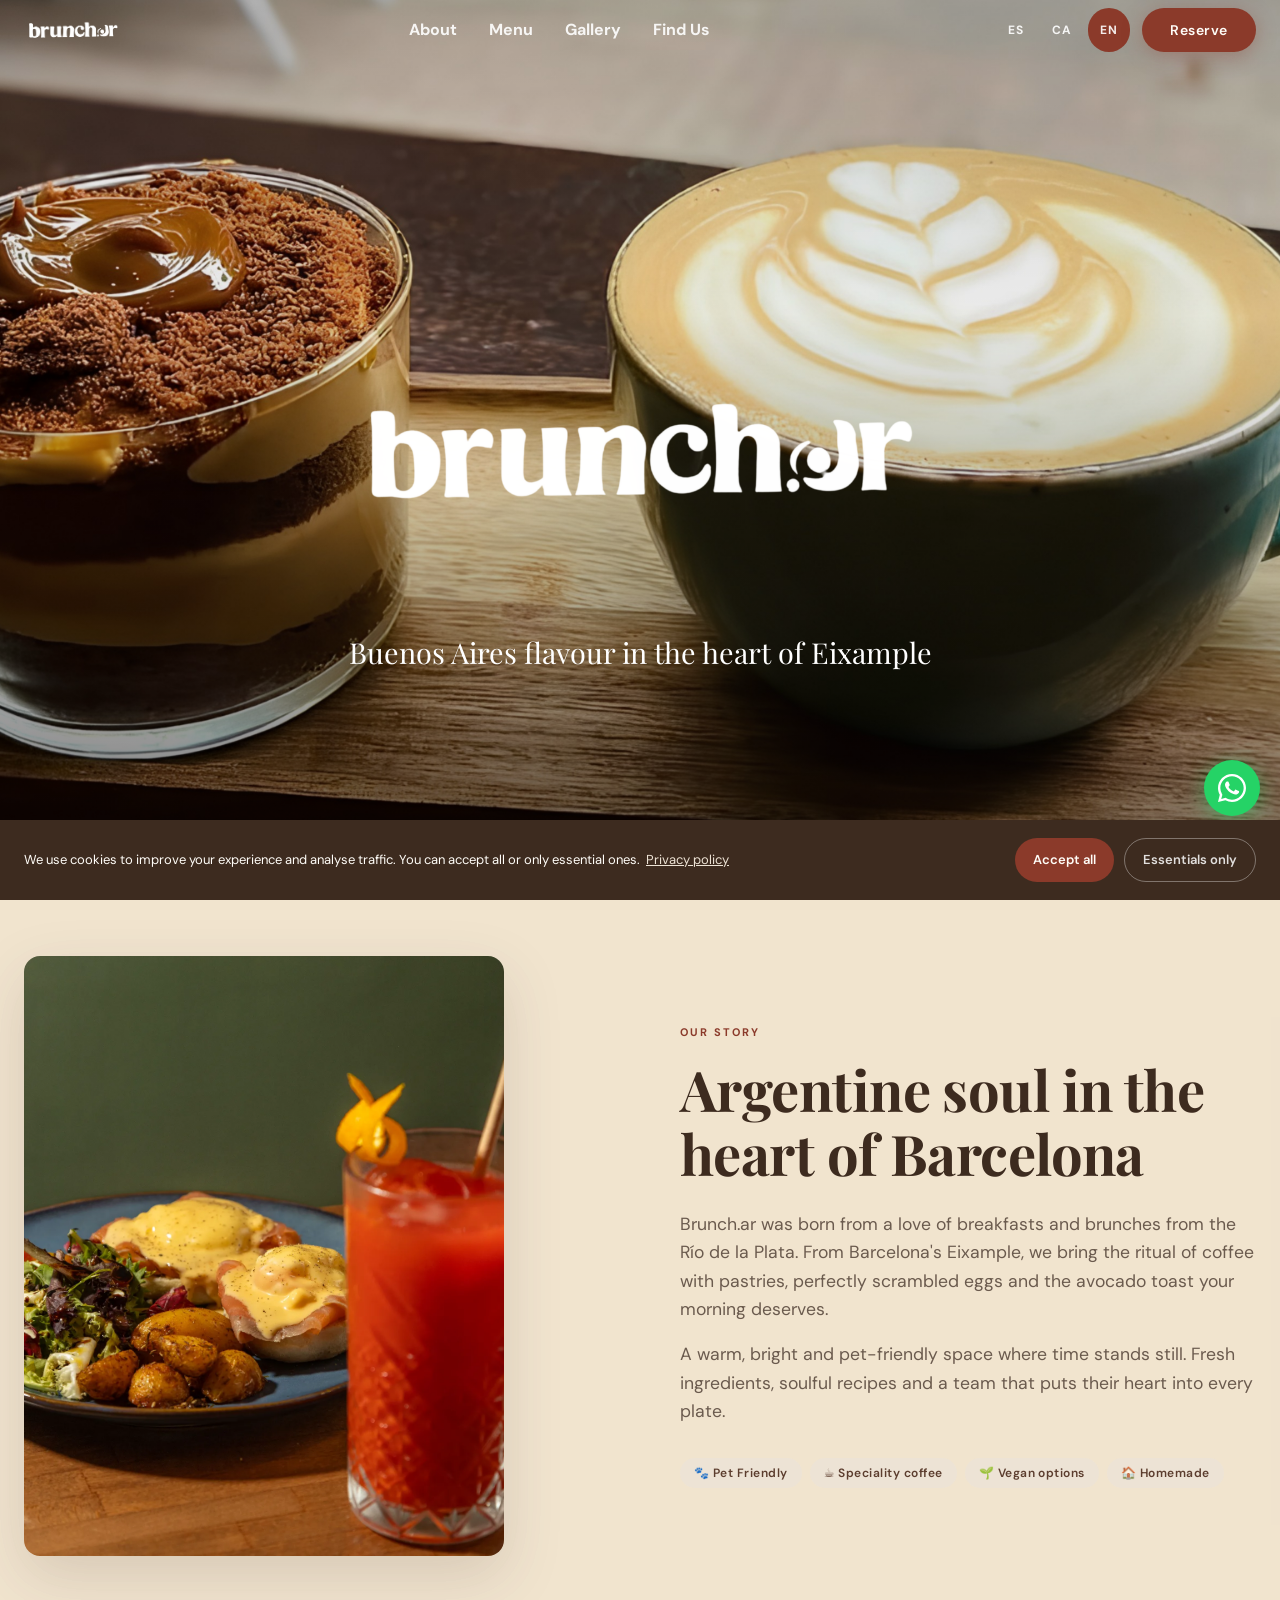
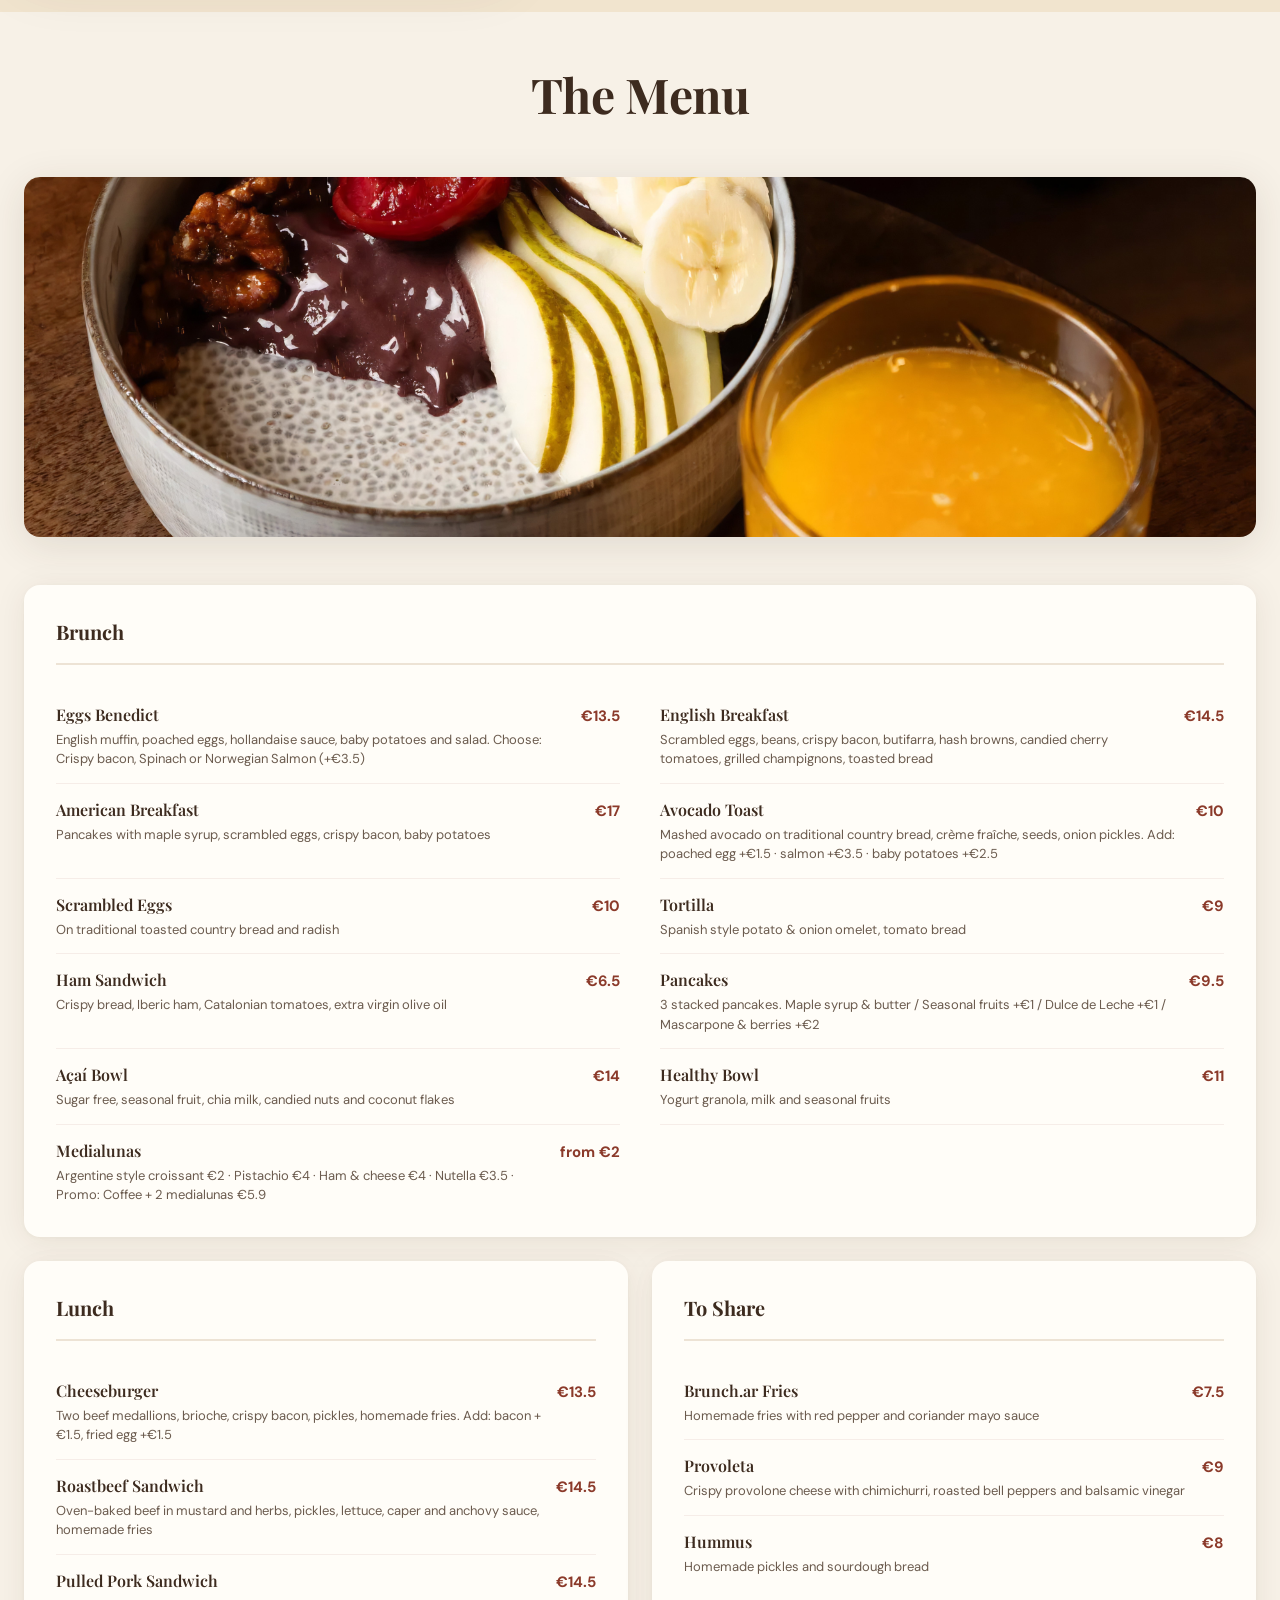
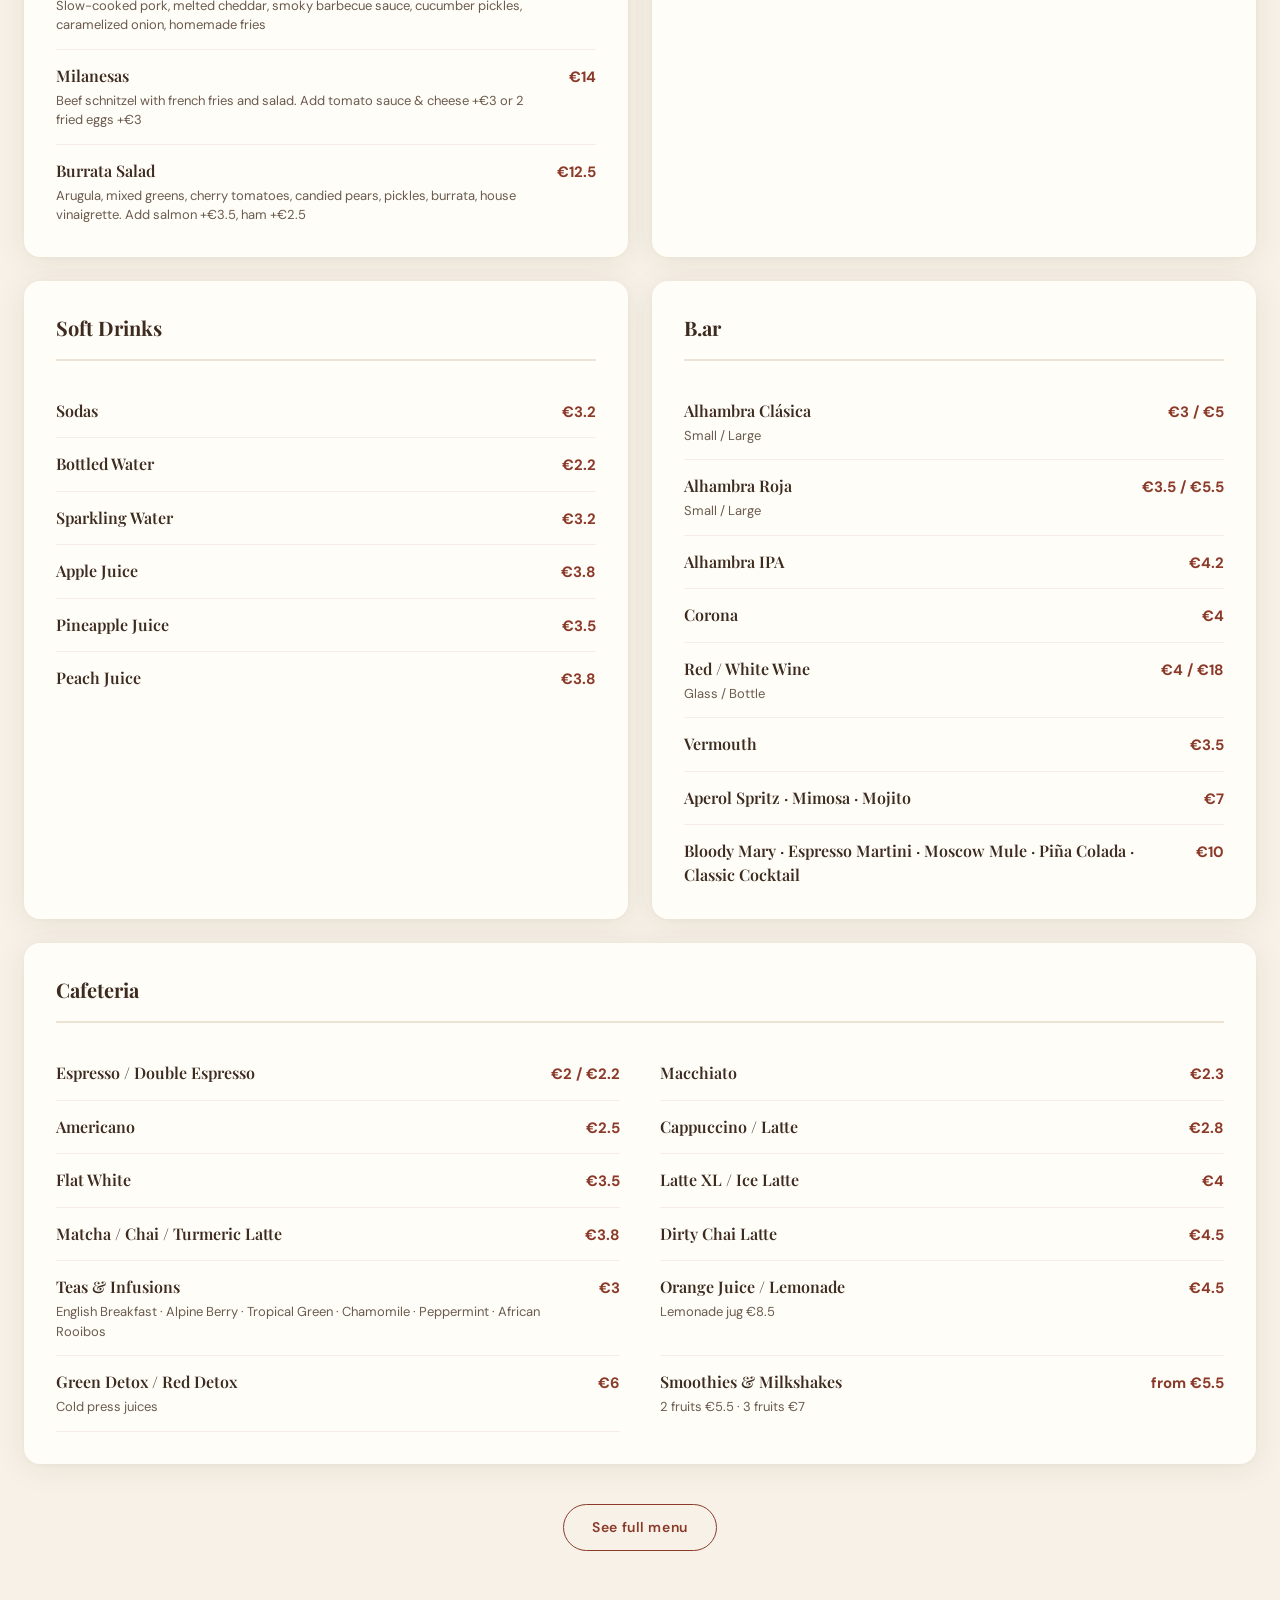
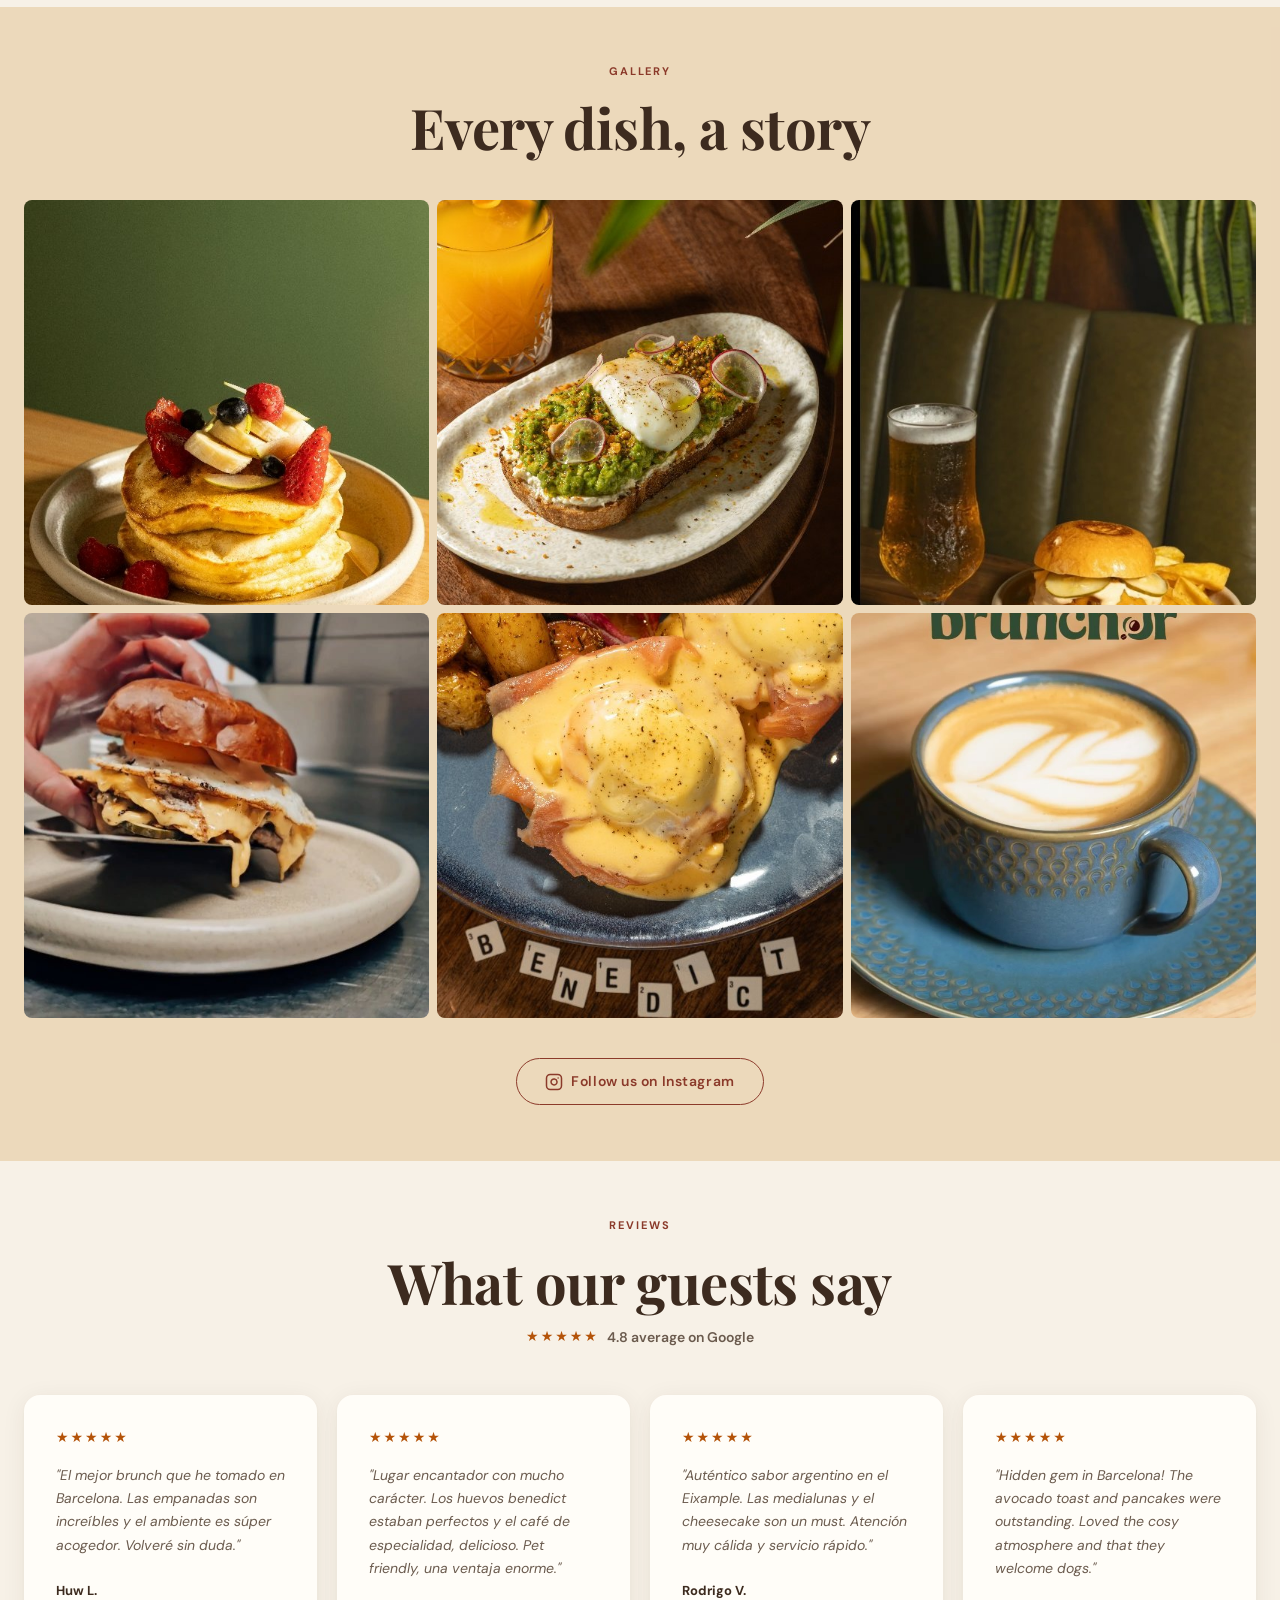
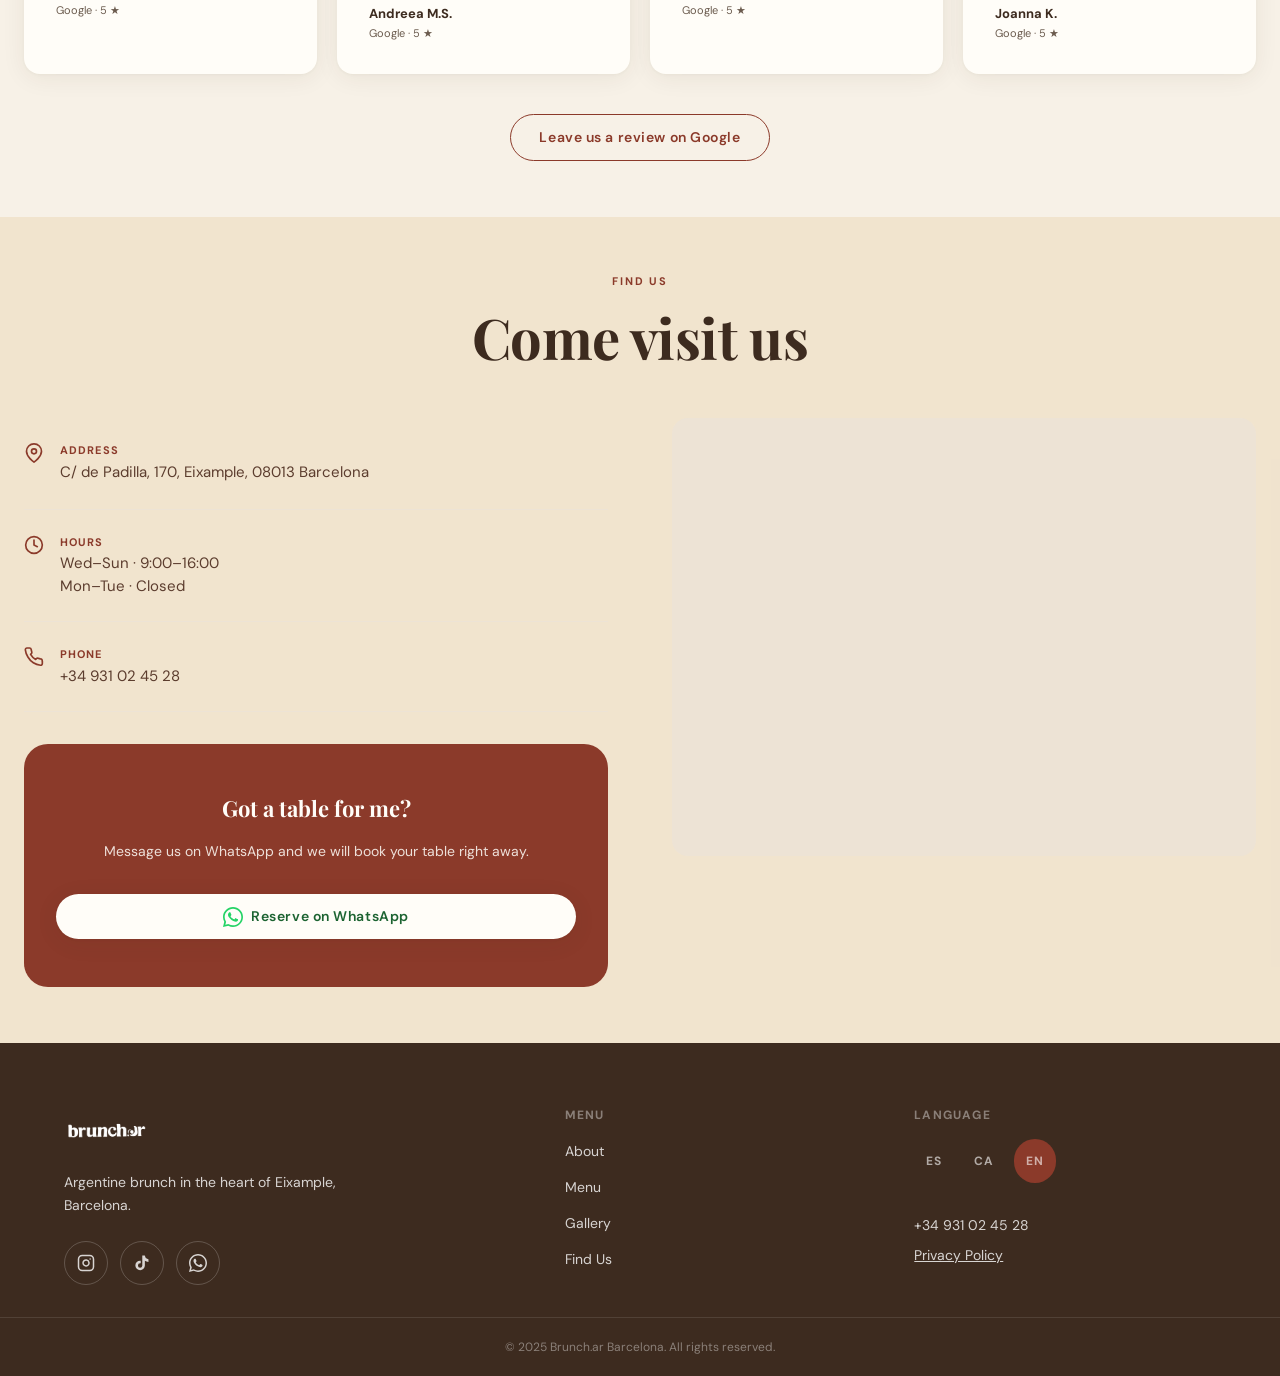
==== commit 529235e1: "Fix parallax texture for iOS using fixed div" ====
--- a/src/index.html
+++ b/src/index.html
@@ -54,6 +54,7 @@
 </head>
 
 <body class="font-body bg-cream antialiased overflow-x-hidden">
+  <div class="bg-texture" aria-hidden="true"></div>
 
   <!-- Skip nav -->
   <a href="#main" class="skip-nav" data-i18n="nav.skip">Saltar al contenido</a>
--- a/src/css/style.css
+++ b/src/css/style.css
@@ -87,6 +87,15 @@
   -moz-osx-font-smoothing: grayscale;
   overflow-x: hidden;
 }
+.bg-texture {
+  position: fixed;
+  inset: 0;
+  background-image: url('../images/Background2.png');
+  background-size: cover;
+  background-position: center;
+  z-index: -1;
+  pointer-events: none;
+}
 img, video { display: block; max-width: 100%; }
 button { cursor: pointer; }
 a { color: inherit; text-decoration: none; }
@@ -266,6 +275,14 @@
   justify-content: center;
   padding: var(--nav-height) var(--sp-4) 0;
 }
+@media (max-width: 768px) {
+  .hero {
+    min-height: 100svh;
+  }
+  .hero__bg {
+    object-position: 70% center;
+  }
+}
 .hero__logo {
   width: clamp(220px, 75vw, 600px);
   height: auto;
@@ -280,7 +297,7 @@
   width: 100%;
   height: 100%;
   object-fit: cover;
-  object-position: center;
+  object-position: center center;
 }
 .hero__overlay {
   position: absolute;
@@ -415,24 +432,12 @@
   padding: 3.5rem 0;
 }
 
-/* ── Paper texture — fixed cover blend per section ─────── */
-#about,
-#menu,
-#gallery,
-#reviews,
-#findus {
-  background-image: url('../images/Background.png');
-  background-repeat: no-repeat;
-  background-size: cover;
-  background-position: center;
-  background-attachment: fixed;
-  background-blend-mode: multiply;
-}
-#about   { background-color: #EFE0C8; }
-#menu    { background-color: #FAF5EE; }
-#gallery { background-color: #EAD4B2; }
-#reviews { background-color: #FAF5EE; }
-#findus  { background-color: #EFE0C8; }
+/* ── Section overlay colors (texture shows through from body) */
+#about   { background-color: rgba(239, 224, 200, 0.75); }
+#menu    { background-color: rgba(250, 245, 238, 0.5); }
+#gallery { background-color: rgba(234, 212, 178, 0.80); }
+#reviews { background-color: rgba(250, 245, 238, 0.5); }
+#findus  { background-color: rgba(239, 224, 200, 0.75); }
 
 .container {
   position: relative;
@@ -861,12 +866,6 @@
 .footer {
   position: relative;
   background-color: var(--brown);
-  background-image: url('../images/Background.png');
-  background-repeat: no-repeat;
-  background-size: cover;
-  background-position: center;
-  background-attachment: fixed;
-  background-blend-mode: multiply;
   color: rgba(255,255,255,0.8);
 }
 
